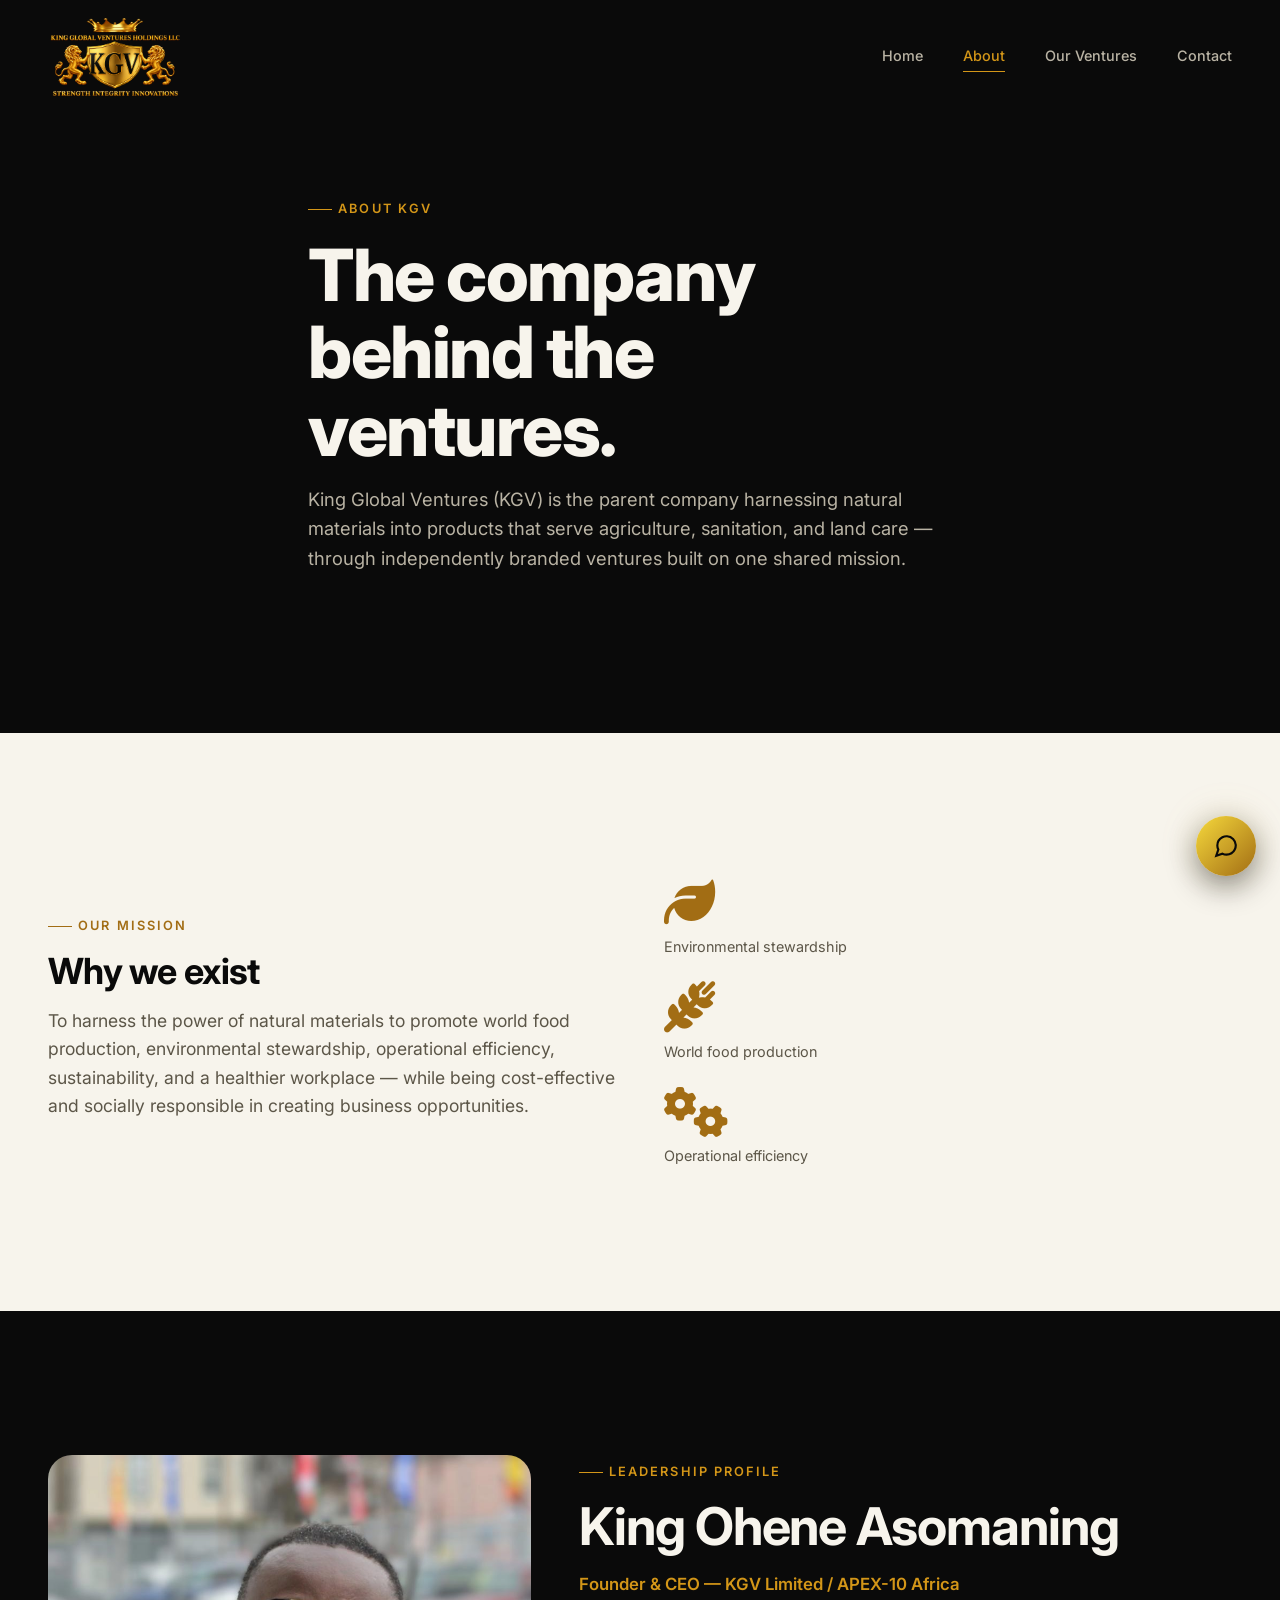
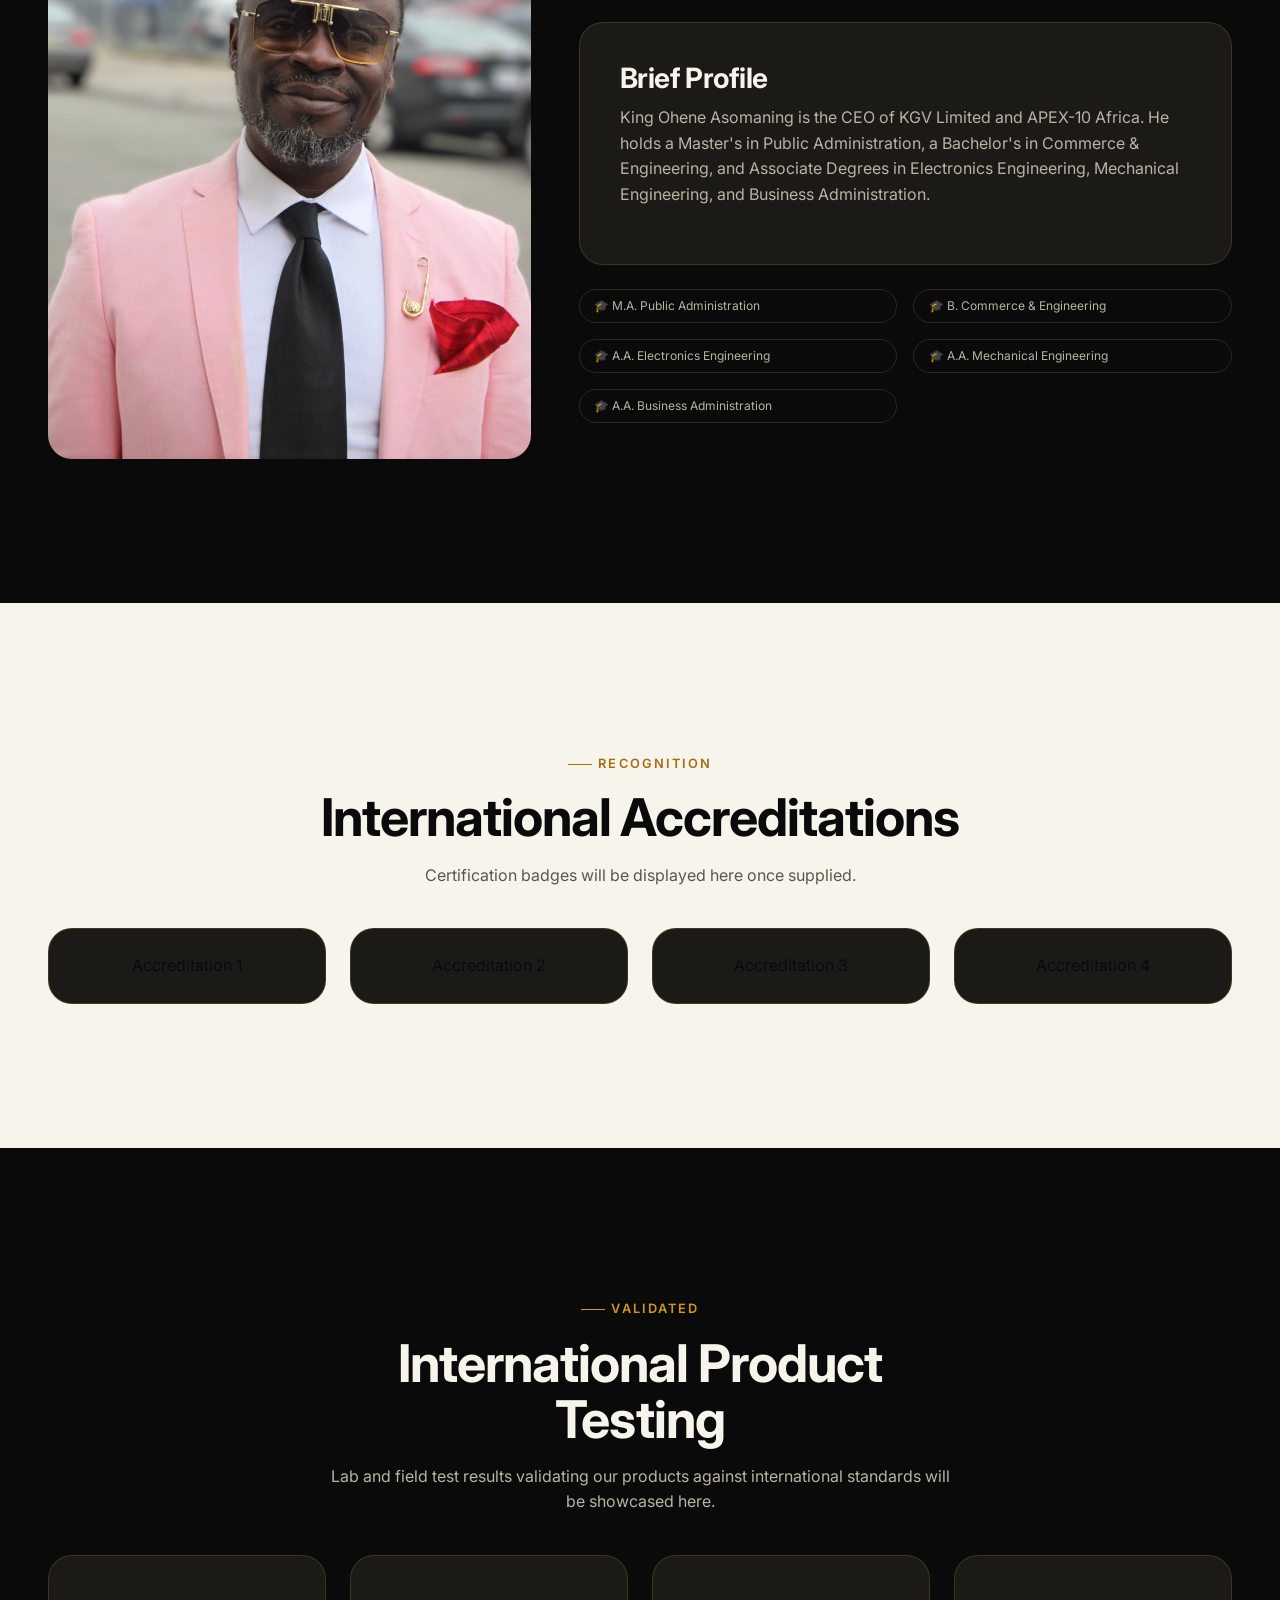
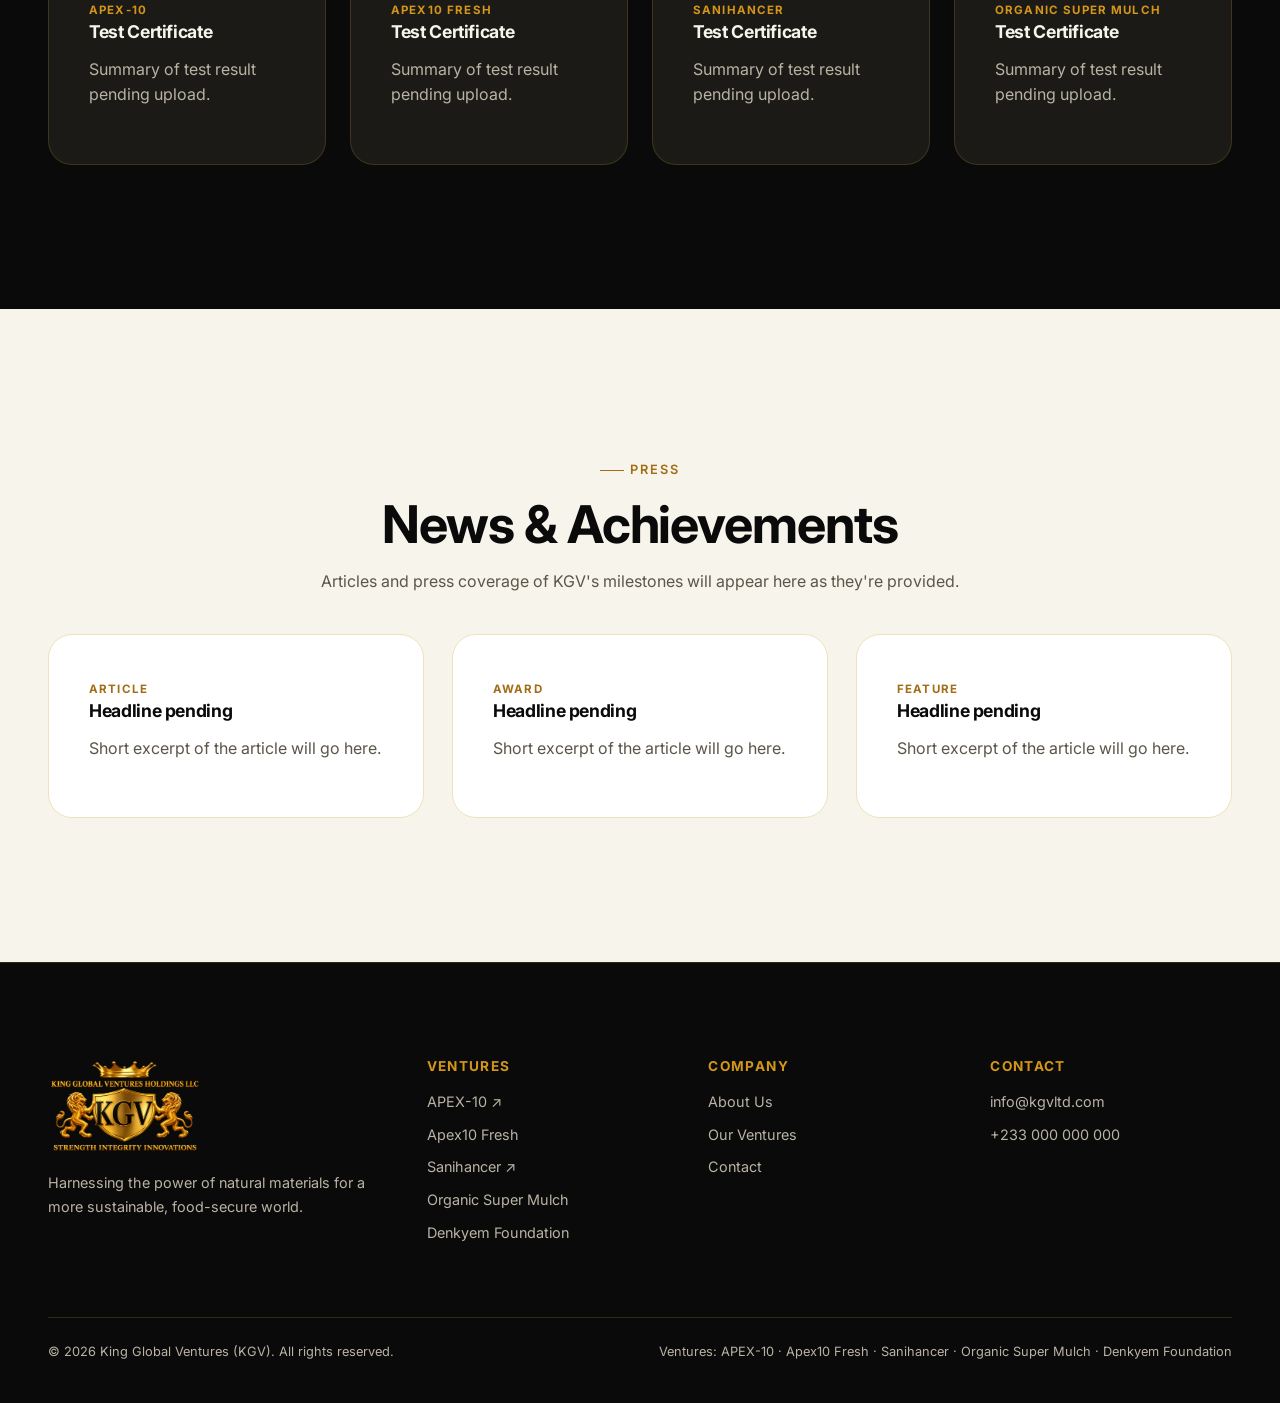
==== about.html @ 8c97d80d "Initial commit: KGV website (Home, About, Ventures, Contact) Static HTML/CSS/JS site for King Global" ====
<!DOCTYPE html>
<html lang="en">
<head>
<meta charset="UTF-8">
<meta name="viewport" content="width=device-width, initial-scale=1.0">
<title>About — KGV | King Global Ventures</title>
<meta name="description" content="Learn about King Global Ventures, its mission, leadership, and international accreditations.">

<link rel="preconnect" href="https://fonts.googleapis.com">
<link rel="preconnect" href="https://fonts.gstatic.com" crossorigin>
<link href="https://fonts.googleapis.com/css2?family=Inter:wght@400;500;600;700;800&display=swap" rel="stylesheet">

<link rel="stylesheet" href="css/variables.css">
<link rel="stylesheet" href="css/base.css">
<link rel="stylesheet" href="css/components.css">
<link rel="stylesheet" href="css/animations.css">
<link rel="stylesheet" href="https://cdnjs.cloudflare.com/ajax/libs/font-awesome/6.5.2/css/all.min.css">
</head>
<body data-page="about">

<!-- ===================== NAVBAR ===================== -->
<header class="navbar is-scrolled">
  <div class="container navbar__inner">
    <a href="index.html" class="navbar__logo">
      <img src="images/logo/kgv-logo-full.png" alt="KGV — King Global Ventures Holdings LLC" class="navbar__logo-img">
    </a>
    <nav class="navbar__links">
      <a href="index.html" data-page="home">Home</a>
      <a href="about.html" data-page="about">About</a>
      <a href="services.html" data-page="services">Our Ventures</a>
      <a href="contact.html" data-page="contact">Contact</a>
    </nav>
    <button class="navbar__toggle" aria-label="Toggle menu" aria-expanded="false">
      <svg width="24" height="24" viewBox="0 0 24 24" fill="none" stroke="currentColor" stroke-width="2"><line x1="3" y1="6" x2="21" y2="6"/><line x1="3" y1="12" x2="21" y2="12"/><line x1="3" y1="18" x2="21" y2="18"/></svg>
    </button>
  </div>
</header>

<!-- ===================== PAGE HEADER ===================== -->
<section class="section" style="padding-top:calc(var(--space-3xl) + 3rem);">
  <div class="container reveal" style="max-width:760px;">
    <p class="eyebrow">About KGV</p>
    <h1 style="font-size:clamp(2.5rem,6vw,4.5rem);">The company behind the ventures.</h1>
    <p style="font-size:1.15rem;">King Global Ventures (KGV) is the parent company harnessing natural materials into products that serve agriculture, sanitation, and land care — through independently branded ventures built on one shared mission.</p>
  </div>
</section>

<!-- ===================== MISSION ===================== -->
<section class="section section-light">
  <div class="container split-grid" style="--split-ratio:1fr 1fr; --split-gap:3rem;">
    <div class="reveal">
      <p class="eyebrow">Our Mission</p>
      <h2 style="font-size:2.25rem;">Why we exist</h2>
      <p style="font-size:1.1rem;">To harness the power of natural materials to promote world food production, environmental stewardship, operational efficiency, sustainability, and a healthier workplace — while being cost-effective and socially responsible in creating business opportunities.</p>
    </div>
    <div class="reveal" style="display:grid; gap:1.5rem;">
      <div class="stat"><div class="stat__num" style="color:var(--color-gold-deep);"><i class="fa-solid fa-leaf"></i></div><div class="stat__label" style="color:#5c5648;">Environmental stewardship</div></div>
      <div class="stat"><div class="stat__num" style="color:var(--color-gold-deep);"><i class="fa-solid fa-wheat-awn"></i></div><div class="stat__label" style="color:#5c5648;">World food production</div></div>
      <div class="stat"><div class="stat__num" style="color:var(--color-gold-deep);"><i class="fa-solid fa-gears"></i></div><div class="stat__label" style="color:#5c5648;">Operational efficiency</div></div>
    </div>
  </div>
</section>

<!-- ===================== LEADERSHIP ===================== -->
<section class="section" id="leadership">
  <div class="container split-grid" style="--split-ratio:0.85fr 1.15fr; --split-gap:3rem; --split-align:start;">
    <div class="reveal" style="position:sticky; top:110px;">
      <div style="aspect-ratio:4/5; border-radius:var(--radius-lg); overflow:hidden;">
        <img src="images/team/king-ohene-asomaning.jpeg" alt="King Ohene Asomaning, Founder &amp; CEO of KGV" style="width:100%; height:100%; object-fit:cover; object-position:top;">
      </div>
    </div>
    <div class="reveal">
      <p class="eyebrow">Leadership Profile</p>
      <h2>King Ohene Asomaning</h2>
      <p style="color:var(--accent); font-weight:600; font-size:1.05rem;">Founder &amp; CEO — KGV Limited / APEX-10 Africa</p>

      <div class="card" style="margin-top:1.5rem;">
        <h3 style="margin-bottom:0.75rem;">Brief Profile</h3>
        <p>King Ohene Asomaning is the CEO of KGV Limited and APEX-10 Africa. He holds a Master's in Public Administration, a Bachelor's in Commerce &amp; Engineering, and Associate Degrees in Electronics Engineering, Mechanical Engineering, and Business Administration.</p>
      </div>

      <div style="display:grid; grid-template-columns:repeat(auto-fit,minmax(220px,1fr)); gap:1rem; margin-top:1.5rem;">
        <div class="badge">🎓 M.A. Public Administration</div>
        <div class="badge">🎓 B. Commerce &amp; Engineering</div>
        <div class="badge">🎓 A.A. Electronics Engineering</div>
        <div class="badge">🎓 A.A. Mechanical Engineering</div>
        <div class="badge">🎓 A.A. Business Administration</div>
      </div>
    </div>
  </div>
</section>

<!-- ===================== ACCREDITATIONS ===================== -->
<section class="section section-light" id="accreditations">
  <div class="container">
    <div class="reveal text-center" style="max-width:640px; margin-inline:auto;">
      <p class="eyebrow" style="justify-content:center;">Recognition</p>
      <h2>International Accreditations</h2>
      <p>Certification badges will be displayed here once supplied.</p>
    </div>
    <div class="reveal-stagger" style="display:grid; grid-template-columns:repeat(auto-fit,minmax(160px,1fr)); gap:1.5rem; margin-top:2.5rem;">
      <div class="card reveal text-center" style="padding:1.5rem;">Accreditation 1</div>
      <div class="card reveal text-center" style="padding:1.5rem;">Accreditation 2</div>
      <div class="card reveal text-center" style="padding:1.5rem;">Accreditation 3</div>
      <div class="card reveal text-center" style="padding:1.5rem;">Accreditation 4</div>
    </div>
  </div>
</section>

<!-- ===================== TEST RESULTS ===================== -->
<section class="section" id="testing">
  <div class="container">
    <div class="reveal text-center" style="max-width:640px; margin-inline:auto;">
      <p class="eyebrow" style="justify-content:center;">Validated</p>
      <h2>International Product Testing</h2>
      <p>Lab and field test results validating our products against international standards will be showcased here.</p>
    </div>
    <div class="reveal-stagger" style="display:grid; grid-template-columns:repeat(auto-fit,minmax(220px,1fr)); gap:1.5rem; margin-top:2.5rem;">
      <div class="card reveal">
        <span class="card-product__tag">APEX-10</span>
        <h3 style="font-size:1.1rem;">Test Certificate</h3>
        <p>Summary of test result pending upload.</p>
      </div>
      <div class="card reveal">
        <span class="card-product__tag">Apex10 Fresh</span>
        <h3 style="font-size:1.1rem;">Test Certificate</h3>
        <p>Summary of test result pending upload.</p>
      </div>
      <div class="card reveal">
        <span class="card-product__tag">Sanihancer</span>
        <h3 style="font-size:1.1rem;">Test Certificate</h3>
        <p>Summary of test result pending upload.</p>
      </div>
      <div class="card reveal">
        <span class="card-product__tag">Organic Super Mulch</span>
        <h3 style="font-size:1.1rem;">Test Certificate</h3>
        <p>Summary of test result pending upload.</p>
      </div>
    </div>
  </div>
</section>

<!-- ===================== NEWS & ACHIEVEMENTS ===================== -->
<section class="section section-light" id="news">
  <div class="container">
    <div class="reveal text-center" style="max-width:640px; margin-inline:auto;">
      <p class="eyebrow" style="justify-content:center;">Press</p>
      <h2>News &amp; Achievements</h2>
      <p>Articles and press coverage of KGV's milestones will appear here as they're provided.</p>
    </div>
    <div class="reveal-stagger" style="display:grid; grid-template-columns:repeat(auto-fit,minmax(260px,1fr)); gap:1.75rem; margin-top:2.5rem;">
      <div class="card reveal" style="background:var(--color-white); border-color:#eee2be;">
        <span class="card-product__tag">Article</span>
        <h3 style="font-size:1.1rem; color:var(--color-black);">Headline pending</h3>
        <p style="color:#5c5648;">Short excerpt of the article will go here.</p>
      </div>
      <div class="card reveal" style="background:var(--color-white); border-color:#eee2be;">
        <span class="card-product__tag">Award</span>
        <h3 style="font-size:1.1rem; color:var(--color-black);">Headline pending</h3>
        <p style="color:#5c5648;">Short excerpt of the article will go here.</p>
      </div>
      <div class="card reveal" style="background:var(--color-white); border-color:#eee2be;">
        <span class="card-product__tag">Feature</span>
        <h3 style="font-size:1.1rem; color:var(--color-black);">Headline pending</h3>
        <p style="color:#5c5648;">Short excerpt of the article will go here.</p>
      </div>
    </div>
  </div>
</section>

<!-- ===================== FOOTER ===================== -->
<footer class="footer">
  <div class="container">
    <div class="footer__grid">
      <div class="footer__col">
        <img src="images/logo/kgv-logo-full.png" alt="KGV — King Global Ventures Holdings LLC" class="footer__logo-img">
        <p>Harnessing the power of natural materials for a more sustainable, food-secure world.</p>
      </div>
      <div class="footer__col">
        <h4>Ventures</h4>
        <a href="https://apex10africa.com/" target="_blank" rel="noopener">APEX-10 ↗</a>
        <a href="services.html">Apex10 Fresh</a>
        <a href="https://sanihancer.net/" target="_blank" rel="noopener">Sanihancer ↗</a>
        <a href="services.html">Organic Super Mulch</a>
        <a href="services.html">Denkyem Foundation</a>
      </div>
      <div class="footer__col">
        <h4>Company</h4>
        <a href="about.html">About Us</a>
        <a href="services.html">Our Ventures</a>
        <a href="contact.html">Contact</a>
      </div>
      <div class="footer__col">
        <h4>Contact</h4>
        <p>info@kgvltd.com</p>
        <p>+233 000 000 000</p>
      </div>
    </div>
    <div class="footer__bottom">
      <span>&copy; <span data-year></span> King Global Ventures (KGV). All rights reserved.</span>
      <span>Ventures: APEX-10 · Apex10 Fresh · Sanihancer · Organic Super Mulch · Denkyem Foundation</span>
    </div>
  </div>
</footer>

<button class="chatbot-launcher" id="chatbotLauncher" aria-label="Open chat" aria-expanded="false">
  <svg viewBox="0 0 24 24" fill="none" stroke="currentColor" stroke-width="2"><path d="M21 11.5a8.38 8.38 0 0 1-.9 3.8 8.5 8.5 0 0 1-7.6 4.7 8.38 8.38 0 0 1-3.8-.9L3 21l1.9-5.7a8.38 8.38 0 0 1-.9-3.8 8.5 8.5 0 0 1 4.7-7.6 8.38 8.38 0 0 1 3.8-.9h.5a8.48 8.48 0 0 1 8 8v.5z"/></svg>
</button>
<div class="chatbot-window" id="chatbotWindow">
  <div class="chatbot-window__header">
    <strong>KGV Assistant</strong>
    <button class="chatbot-window__close" id="chatbotClose" aria-label="Close chat">✕</button>
  </div>
  <div class="chatbot-window__body" id="chatbotBody"></div>
  <div class="chatbot-window__footer">Guided contact routing — no AI, no data leaves this page.</div>
</div>

<script src="js/main.js"></script>
<script src="js/chatbot.js"></script>
</body>
</html>
---- css/variables.css ----
/* ==========================================================================
   KGV — Design Tokens
   Gold & Black executive palette
   ========================================================================== */

:root {
  /* Core palette */
  --color-black:        #0a0a0a;
  --color-black-soft:   #141210;
  --color-black-elev:   #1c1a16;
  --color-charcoal:     #2a2620;

  /* Sampled directly from the KGV crest artwork for an exact match */
  --color-gold:         #d39618;
  --color-gold-bright:  #f6d93c;
  --color-gold-deep:    #a26d14;
  --color-gold-tint:    #f2d98a;

  --color-white:        #ffffff;
  --color-offwhite:     #f7f4ec;
  --color-ink-muted:    #b9b3a4; /* muted body text on dark */
  --color-line:         rgba(212, 175, 55, 0.18); /* hairline dividers on dark */

  /* Semantic */
  --bg-primary:         var(--color-black);
  --bg-secondary:       var(--color-black-soft);
  --bg-elevated:        var(--color-black-elev);
  --bg-light:           var(--color-offwhite);

  --text-primary:       var(--color-offwhite);
  --text-secondary:     var(--color-ink-muted);
  --text-onlight:       var(--color-black);
  --text-accent:        var(--color-gold);

  --accent:             var(--color-gold);
  --accent-strong:      var(--color-gold-bright);

  /* Typography */
  --font-display: 'Inter', -apple-system, BlinkMacSystemFont, 'Segoe UI', sans-serif;
  --font-body: 'Inter', -apple-system, BlinkMacSystemFont, 'Segoe UI', sans-serif;

  /* Spacing scale */
  --space-xs:  0.5rem;
  --space-sm:  1rem;
  --space-md:  1.5rem;
  --space-lg:  2.5rem;
  --space-xl:  4rem;
  --space-2xl: 6rem;
  --space-3xl: 9rem;

  /* Layout */
  --container-max: 1280px;
  --container-pad: clamp(1.25rem, 4vw, 3rem);
  --radius-sm: 6px;
  --radius-md: 12px;
  --radius-lg: 24px;
  --radius-pill: 999px;

  /* Motion */
  --ease-standard: cubic-bezier(0.22, 1, 0.36, 1);
  --dur-fast: 0.2s;
  --dur-base: 0.4s;
  --dur-slow: 0.8s;

  /* Elevation */
  --shadow-gold-glow: 0 0 40px rgba(212, 175, 55, 0.15);
  --shadow-card: 0 20px 50px rgba(0, 0, 0, 0.35);
}
---- css/base.css ----
/* ==========================================================================
   KGV — Base / Reset / Typography
   ========================================================================== */

*, *::before, *::after { box-sizing: border-box; }

html {
  scroll-behavior: smooth;
}

body {
  margin: 0;
  background: var(--bg-primary);
  color: var(--text-primary);
  font-family: var(--font-body);
  font-size: 16px;
  line-height: 1.6;
  -webkit-font-smoothing: antialiased;
  overflow-x: hidden;
}

img, video { max-width: 100%; display: block; }

a { color: inherit; text-decoration: none; }

ul { list-style: none; margin: 0; padding: 0; }

h1, h2, h3, h4 {
  font-family: var(--font-display);
  font-weight: 700;
  line-height: 1.08;
  margin: 0 0 var(--space-sm);
  letter-spacing: -0.02em;
}

h1 { font-size: clamp(3rem, 9vw, 8rem); font-weight: 800; }
h2 { font-size: clamp(2rem, 4.5vw, 3.25rem); }
h3 { font-size: clamp(1.25rem, 2.2vw, 1.75rem); }

p { margin: 0 0 var(--space-sm); color: var(--text-secondary); }

.eyebrow {
  display: inline-flex;
  align-items: center;
  gap: 0.5em;
  font-size: 0.8rem;
  font-weight: 600;
  letter-spacing: 0.16em;
  text-transform: uppercase;
  color: var(--accent);
  margin-bottom: var(--space-sm);
}

.eyebrow::before {
  content: '';
  width: 24px;
  height: 1px;
  background: var(--accent);
}

.container {
  width: 100%;
  max-width: var(--container-max);
  margin-inline: auto;
  padding-inline: var(--container-pad);
}

.section {
  padding-block: var(--space-3xl);
  position: relative;
}

.section-light {
  background: var(--bg-light);
  color: var(--text-onlight);
  --accent: var(--color-gold-deep); /* richer gold reads better on the light background */
}
.section-light p:not(.eyebrow) { color: #5c5648; }
.section-light h2, .section-light h3 { color: var(--color-black); }

.text-center { text-align: center; }

.visually-hidden {
  position: absolute; width: 1px; height: 1px;
  overflow: hidden; clip: rect(0 0 0 0); white-space: nowrap;
}

::selection { background: var(--accent); color: var(--color-black); }

/* Scrollbar (webkit) */
::-webkit-scrollbar { width: 10px; }
::-webkit-scrollbar-track { background: var(--bg-primary); }
::-webkit-scrollbar-thumb { background: var(--color-gold-deep); border-radius: 10px; }

/* ==========================================================================
   Responsive system
   ========================================================================== */

/* Two-column layout used across About/Services/Contact/Home split sections.
   The column ratio is passed per-instance via --split-ratio (inline style),
   so this one class controls the actual grid-template-columns property —
   which means the mobile media query below can reliably override it.
   (An inline `style="grid-template-columns:..."` on the element itself
   would always win over any external stylesheet rule, watch/media query
   included, so the ratio has to travel as a custom property instead.) */
.split-grid {
  display: grid;
  grid-template-columns: var(--split-ratio, 1fr 1fr);
  gap: var(--split-gap, var(--space-lg));
  align-items: var(--split-align, center);
}

@media (max-width: 780px) {
  .split-grid {
    grid-template-columns: 1fr;
    gap: var(--space-md);
  }
  .split-grid > [style*="order:2"],
  .split-grid > [style*="order: 2"] {
    /* the inline order:2 is a normal-priority inline declaration, which
       beats a normal external rule regardless of selector specificity —
       !important is required here to actually win the override. */
    order: -1 !important;
  }
}

/* Safety net: any grid built with an inline minmax() (product/badge/stat
   grids) still has a per-column floor width that can overflow a very
   narrow viewport. Below phone width, collapse everything to one column
   so nothing has to scroll sideways — down to smartwatch-class screens. */
@media (max-width: 480px) {
  [style*="grid-template-columns"] {
    grid-template-columns: 1fr !important;
  }
  .container {
    padding-inline: 1rem;
  }
}

@media (max-width: 260px) {
  html { font-size: 14px; }
  .container { padding-inline: 0.75rem; }
  .btn { padding: 0.7rem 1.25rem; font-size: 0.8rem; }
}
---- css/components.css ----
/* ==========================================================================
   KGV — Components: Nav, Buttons, Cards, Footer, Chatbot
   ========================================================================== */

/* ---- Navbar ---- */
.navbar {
  position: fixed;
  top: 0; left: 0; right: 0;
  z-index: 100;
  padding: var(--space-sm) 0;
  background: transparent;
  transition: background var(--dur-base) var(--ease-standard),
              padding var(--dur-base) var(--ease-standard),
              border-color var(--dur-base) var(--ease-standard);
  border-bottom: 1px solid transparent;
}

.navbar.is-scrolled {
  background: rgba(10, 10, 10, 0.85);
  backdrop-filter: blur(12px);
  padding: 0.75rem 0;
  border-bottom: 1px solid var(--color-line);
}

.navbar__inner {
  display: flex;
  align-items: center;
  justify-content: space-between;
  gap: var(--space-md);
}

.navbar__logo {
  display: flex;
  align-items: center;
  gap: 0.6rem;
  font-family: var(--font-display);
  font-weight: 800;
  font-size: 1.15rem;
  letter-spacing: 0.04em;
  color: var(--text-primary);
}

.navbar__logo .mark {
  width: 34px; height: 34px;
  border-radius: 50%;
  background: linear-gradient(135deg, var(--color-gold-bright), var(--color-gold-deep));
  display: flex; align-items: center; justify-content: center;
  color: var(--color-black);
  font-weight: 800;
  font-size: 0.85rem;
}

.navbar__logo-img {
  height: 84px;
  width: auto;
  display: block;
}

.footer__logo-img {
  height: 96px;
  width: auto;
  display: block;
  margin-bottom: var(--space-sm);
}

.navbar__links {
  display: flex;
  align-items: center;
  gap: var(--space-lg);
}

.navbar__links a {
  font-size: 0.9rem;
  font-weight: 500;
  color: var(--text-secondary);
  position: relative;
  padding-bottom: 4px;
  transition: color var(--dur-fast) ease;
}
.navbar__links a:hover { color: var(--text-primary); }
.navbar__links a.is-active { color: var(--accent); }
.navbar__links a::after {
  content: '';
  position: absolute; left: 0; bottom: 0;
  width: 0; height: 1px;
  background: var(--accent);
  transition: width var(--dur-base) var(--ease-standard);
}
.navbar__links a:hover::after,
.navbar__links a.is-active::after { width: 100%; }

.navbar__toggle {
  display: none;
  background: none; border: none; color: var(--text-primary);
  cursor: pointer; padding: 0.5rem;
}

@media (max-width: 860px) {
  .navbar__links {
    position: fixed;
    inset: 0 0 0 auto;
    height: 100vh;
    width: min(78vw, 340px);
    background: var(--bg-secondary);
    flex-direction: column;
    justify-content: center;
    align-items: flex-start;
    gap: var(--space-lg);
    padding: var(--space-xl) var(--space-lg);
    transform: translateX(100%);
    transition: transform var(--dur-base) var(--ease-standard);
    border-left: 1px solid var(--color-line);
  }
  .navbar__links.is-open { transform: translateX(0); }
  .navbar__links a { font-size: 1.15rem; }
  .navbar__toggle { display: inline-flex; }
  .navbar__logo-img { height: 56px; }
}

@media (max-width: 480px) {
  .navbar__logo-img { height: 42px; }
  .navbar__inner { gap: 0.5rem; }
}

@media (max-width: 260px) {
  .navbar__logo-img { height: 32px; }
}

/* ---- Buttons ---- */
.btn {
  display: inline-flex;
  align-items: center;
  gap: 0.6rem;
  padding: 0.85rem 1.75rem;
  border-radius: var(--radius-pill);
  font-size: 0.9rem;
  font-weight: 600;
  cursor: pointer;
  border: 1px solid transparent;
  transition: transform var(--dur-fast) ease, box-shadow var(--dur-base) ease, background var(--dur-base) ease;
  white-space: nowrap;
}
.btn:hover { transform: translateY(-2px); }

.btn-gold {
  background: linear-gradient(135deg, var(--color-gold-bright), var(--color-gold-deep));
  color: var(--color-black);
  box-shadow: var(--shadow-gold-glow);
}
.btn-gold:hover { box-shadow: 0 0 55px rgba(212, 175, 55, 0.32); }

.btn-outline {
  background: transparent;
  color: var(--text-primary);
  border-color: var(--color-line);
}
.btn-outline:hover { border-color: var(--accent); color: var(--accent); }

.btn-dark {
  background: var(--color-black);
  color: var(--color-offwhite);
  border-color: rgba(0,0,0,0.1);
}

.btn-icon {
  width: 20px; height: 20px;
  border-radius: 50%;
  background: rgba(0,0,0,0.15);
  display: inline-flex; align-items: center; justify-content: center;
  font-size: 0.7rem;
}

/* ---- Cards ---- */
.card {
  background: var(--bg-elevated);
  border: 1px solid var(--color-line);
  border-radius: var(--radius-lg);
  padding: var(--space-lg);
  transition: transform var(--dur-base) var(--ease-standard), border-color var(--dur-base) ease;
}
.card:hover { transform: translateY(-6px); border-color: var(--color-gold-deep); }

.card-product {
  overflow: hidden;
  padding: 0;
  display: flex;
  flex-direction: column;
}
.card-product__media {
  position: relative;
  aspect-ratio: 4 / 3;
  background: linear-gradient(135deg, var(--color-charcoal), var(--color-black-soft));
  display: flex; align-items: center; justify-content: center;
  color: var(--color-gold-deep);
  font-size: 0.85rem;
  letter-spacing: 0.08em;
  text-transform: uppercase;
  overflow: hidden;
}

/* Shared "cover" treatment (same recipe as the hero photo: cover-fit,
   gentle darken/saturate, bottom gradient vignette, slow hover zoom) so
   every product image reads as one consistent system. */
.card-product__media img,
.venture-media img {
  width: 100%;
  height: 100%;
  object-fit: cover;
  display: block;
  /* Exact same recipe as the hero photo (.hero__media img / ::after) so
     every image on the site reads as one consistent system. */
  filter: brightness(0.65) saturate(1.05);
  transition: transform var(--dur-slow) var(--ease-standard), filter var(--dur-base) ease;
}
.card-product__media::after,
.venture-media::after {
  content: '';
  position: absolute; inset: 0;
  background: linear-gradient(180deg, rgba(10,10,10,0.65) 0%, rgba(10,10,10,0.35) 40%, rgba(10,10,10,0.8) 100%);
  pointer-events: none;
  transition: opacity var(--dur-base) ease;
}
/* On hover, the cover treatment fades away entirely — zoom in and reveal
   the original, unfiltered product photo underneath. */
.card:hover .card-product__media img,
.venture-media:hover img {
  transform: scale(1.06);
  filter: brightness(1) saturate(1);
}
.card:hover .card-product__media::after,
.venture-media:hover::after {
  opacity: 0;
}

.venture-media {
  position: relative;
  aspect-ratio: 4 / 3;
  border-radius: var(--radius-lg);
  overflow: hidden;
}
.card-product__body { padding: var(--space-md); flex: 1; display: flex; flex-direction: column; }
.card-product__tag {
  font-size: 0.72rem; letter-spacing: 0.1em; text-transform: uppercase;
  color: var(--accent); font-weight: 700; margin-bottom: 0.5rem;
}

.stat {
  text-align: left;
}
.stat__num {
  font-family: var(--font-display);
  font-size: clamp(2.25rem, 4vw, 3.5rem);
  font-weight: 800;
  color: var(--accent);
  line-height: 1;
}
.stat__label {
  color: var(--text-secondary);
  font-size: 0.9rem;
  margin-top: 0.4rem;
}

/* ---- Badge / pill ---- */
.badge {
  display: inline-flex; align-items: center; gap: 0.4rem;
  padding: 0.4rem 0.9rem;
  border-radius: var(--radius-pill);
  border: 1px solid var(--color-line);
  font-size: 0.75rem;
  color: var(--text-secondary);
}

/* ---- Footer ---- */
.footer {
  background: var(--color-black);
  border-top: 1px solid var(--color-line);
  padding-block: var(--space-2xl) var(--space-lg);
}
.footer__grid {
  display: grid;
  grid-template-columns: 1.4fr 1fr 1fr 1fr;
  gap: var(--space-lg);
}
.footer__col h4 {
  font-size: 0.85rem;
  text-transform: uppercase;
  letter-spacing: 0.1em;
  color: var(--accent);
  margin-bottom: var(--space-sm);
}
.footer__col a, .footer__col p {
  display: block;
  color: var(--text-secondary);
  font-size: 0.9rem;
  margin-bottom: 0.6rem;
}
.footer__col a:hover { color: var(--accent); }
.footer__bottom {
  margin-top: var(--space-xl);
  padding-top: var(--space-md);
  border-top: 1px solid var(--color-line);
  display: flex; justify-content: space-between; align-items: center;
  flex-wrap: wrap; gap: 1rem;
  font-size: 0.8rem;
  color: var(--text-secondary);
}

@media (max-width: 720px) {
  .footer__grid { grid-template-columns: 1fr 1fr; }
}

@media (max-width: 480px) {
  .footer__grid { grid-template-columns: 1fr; gap: var(--space-md); }
  .footer__bottom { flex-direction: column; align-items: flex-start; text-align: left; }
}

/* ---- Chatbot widget (no external API — static contact-routing bot) ---- */
.chatbot-launcher {
  position: fixed;
  bottom: 24px; right: 24px;
  z-index: 200;
  width: 60px; height: 60px;
  border-radius: 50%;
  background: linear-gradient(135deg, var(--color-gold-bright), var(--color-gold-deep));
  border: none;
  box-shadow: 0 10px 30px rgba(0,0,0,0.45), var(--shadow-gold-glow);
  cursor: pointer;
  display: flex; align-items: center; justify-content: center;
  color: var(--color-black);
  transition: transform var(--dur-fast) ease;
}
.chatbot-launcher:hover { transform: scale(1.06); }
.chatbot-launcher svg { width: 26px; height: 26px; }

.chatbot-window {
  position: fixed;
  bottom: 96px; right: 24px;
  z-index: 200;
  width: min(360px, calc(100vw - 32px));
  max-height: min(520px, calc(100vh - 140px));
  background: var(--bg-secondary);
  border: 1px solid var(--color-line);
  border-radius: var(--radius-md);
  box-shadow: var(--shadow-card);
  display: flex;
  flex-direction: column;
  overflow: hidden;
  opacity: 0;
  transform: translateY(16px) scale(0.98);
  pointer-events: none;
  transition: opacity var(--dur-base) var(--ease-standard), transform var(--dur-base) var(--ease-standard);
}
.chatbot-window.is-open {
  opacity: 1;
  transform: translateY(0) scale(1);
  pointer-events: auto;
}

.chatbot-window__header {
  padding: var(--space-sm) var(--space-md);
  background: var(--color-black);
  display: flex; align-items: center; justify-content: space-between;
  border-bottom: 1px solid var(--color-line);
}
.chatbot-window__header strong { color: var(--accent); font-size: 0.95rem; }
.chatbot-window__close {
  background: none; border: none; color: var(--text-secondary); cursor: pointer; font-size: 1.1rem;
}

.chatbot-window__body {
  padding: var(--space-md);
  overflow-y: auto;
  flex: 1;
  display: flex;
  flex-direction: column;
  gap: 0.6rem;
}

.chat-msg {
  max-width: 88%;
  padding: 0.65rem 0.9rem;
  border-radius: 14px;
  font-size: 0.85rem;
  line-height: 1.5;
}
.chat-msg.bot {
  background: var(--bg-elevated);
  border: 1px solid var(--color-line);
  align-self: flex-start;
  border-bottom-left-radius: 4px;
}
.chat-msg.user {
  background: var(--color-gold);
  color: var(--color-black);
  align-self: flex-end;
  border-bottom-right-radius: 4px;
  font-weight: 500;
}

.chatbot-window__options {
  display: flex;
  flex-direction: column;
  gap: 0.5rem;
  margin-top: 0.25rem;
}
.chat-option {
  text-align: left;
  background: transparent;
  border: 1px solid var(--color-line);
  color: var(--text-primary);
  padding: 0.6rem 0.85rem;
  border-radius: var(--radius-sm);
  font-size: 0.82rem;
  cursor: pointer;
  transition: border-color var(--dur-fast) ease, color var(--dur-fast) ease;
}
.chat-option:hover { border-color: var(--accent); color: var(--accent); }

.chatbot-window__footer {
  padding: 0.75rem var(--space-md);
  border-top: 1px solid var(--color-line);
  font-size: 0.72rem;
  color: var(--text-secondary);
  text-align: center;
}
---- css/animations.css ----
/* ==========================================================================
   KGV — Hero pin + scroll-mask reveal, and scroll-reveal utilities
   (structure follows the Vita Travel reference: pinned hero, blurred
   gradient mask sliding down from the top on scroll)
   ========================================================================== */

.hero-pin-wrap {
  position: relative;
  height: 100vh;
}

.hero {
  position: sticky;
  top: 0;
  height: 100vh;
  width: 100%;
  overflow: hidden;
  display: flex;
  align-items: center;
  justify-content: center;
  text-align: center;
}

.hero__media {
  position: absolute;
  inset: 0;
  z-index: 0;
}
.hero__media img,
.hero__media video {
  width: 100%; height: 100%;
  object-fit: cover;
  filter: brightness(0.65) saturate(1.05);
}
.hero__media::after {
  content: '';
  position: absolute; inset: 0;
  background: linear-gradient(180deg, rgba(10,10,10,0.65) 0%, rgba(10,10,10,0.35) 40%, rgba(10,10,10,0.8) 100%);
}

.hero__content {
  position: relative;
  z-index: 2;
  width: 100%;
  max-width: 900px;
  padding-inline: var(--space-md);
}

.hero__title {
  font-size: clamp(3.5rem, 12vw, 10rem);
  font-weight: 800;
  color: var(--color-offwhite);
  text-shadow: 0 10px 40px rgba(0,0,0,0.5);
  margin-bottom: var(--space-sm);
  line-height: 0.95;
}

/* Full company name is much longer than a single word like "Travel" —
   scale it down so it reads as a bold headline instead of overflowing. */
.hero__title--long {
  font-size: clamp(2rem, 6.5vw, 5rem);
  line-height: 1.08;
  margin-bottom: 2.75rem;
}
.hero__title .accent { color: var(--accent); }

/* Metallic gold gradient text, matching the crest logo's gold lettering */
.gold-text {
  background: linear-gradient(115deg,
    var(--color-gold-deep) 0%,
    var(--color-gold-bright) 30%,
    var(--color-gold) 55%,
    var(--color-gold-bright) 75%,
    var(--color-gold-deep) 100%);
  -webkit-background-clip: text;
  background-clip: text;
  -webkit-text-fill-color: transparent;
  color: transparent;
  text-shadow: none;
}

.hero__subtitle {
  font-size: clamp(0.8125rem, 1.6vw, 1.0625rem);
  line-height: 1.35;
  color: var(--color-offwhite);
  opacity: 0.9;
  max-width: 620px;
  margin-inline: auto;
  margin-bottom: var(--space-md);
}

.hero__subtitle .nowrap {
  white-space: nowrap;
}

/* On very narrow phones the phrase no longer fits on one line even at the
   smallest font size — let it wrap there rather than clipping off-screen. */
@media (max-width: 400px) {
  .hero__subtitle .nowrap {
    white-space: normal;
  }
}

.hero__actions {
  display: flex;
  gap: var(--space-sm);
  justify-content: center;
  flex-wrap: wrap;
}

/* The mask panel: pinned above the hero, slides down over it on scroll,
   with a blurred leading edge — mirrors the Vita "swallow from top" reveal */
.hero-mask {
  position: absolute;
  top: 0; left: 0; right: 0;
  height: 100%;
  background: var(--color-black);
  z-index: 3;
  transform: translateY(-100%);
  pointer-events: none;
}
.hero-mask::after {
  content: '';
  position: absolute;
  left: 0; right: 0; bottom: -60px;
  height: 60px;
  background: linear-gradient(180deg, var(--color-black) 0%, transparent 100%);
  filter: blur(14px);
}

/* Scroll-reveal utility (IntersectionObserver driven, see main.js) */
.reveal {
  opacity: 0;
  transform: translateY(32px);
  transition: opacity 0.9s var(--ease-standard), transform 0.9s var(--ease-standard);
}
.reveal.is-visible {
  opacity: 1;
  transform: translateY(0);
}
.reveal-stagger > * {
  transition-delay: calc(var(--i, 0) * 90ms);
}

@media (prefers-reduced-motion: reduce) {
  .reveal, .hero-mask { transition: none !important; transform: none !important; opacity: 1 !important; }
  html { scroll-behavior: auto; }
}
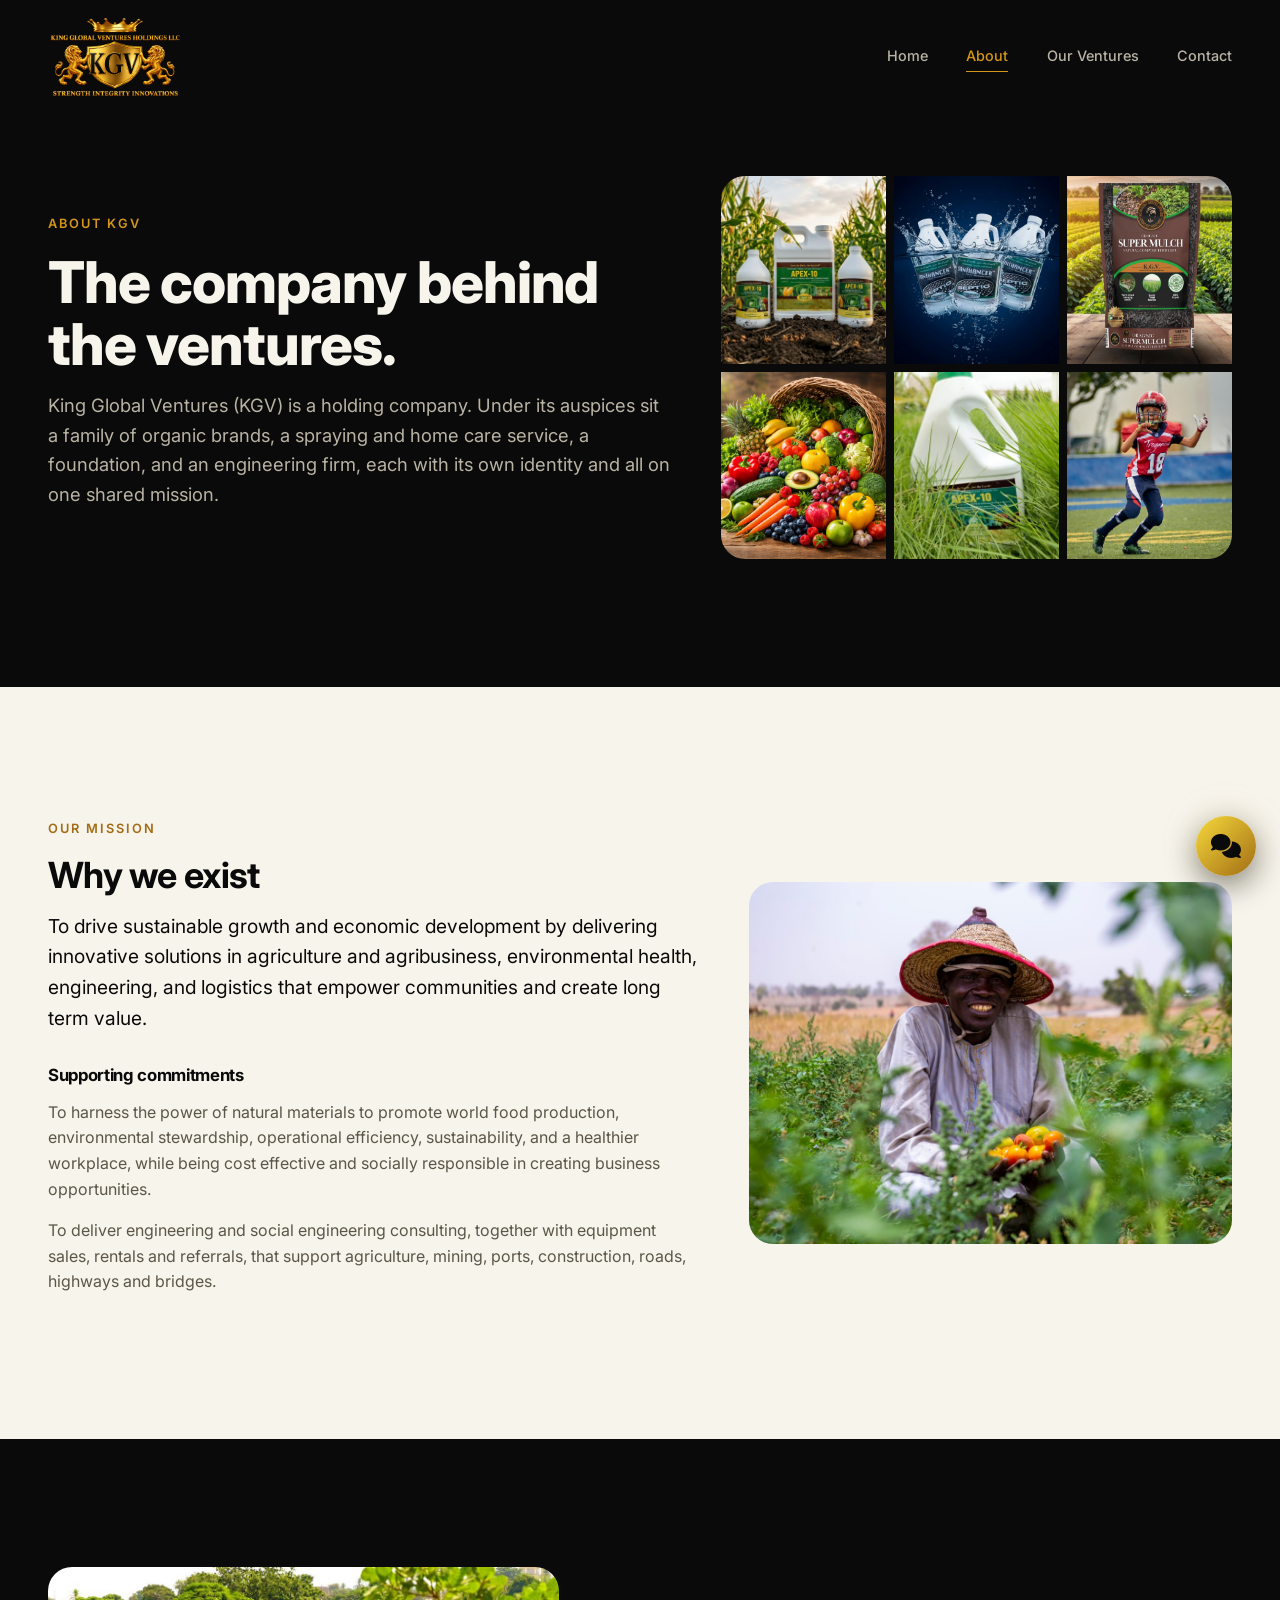
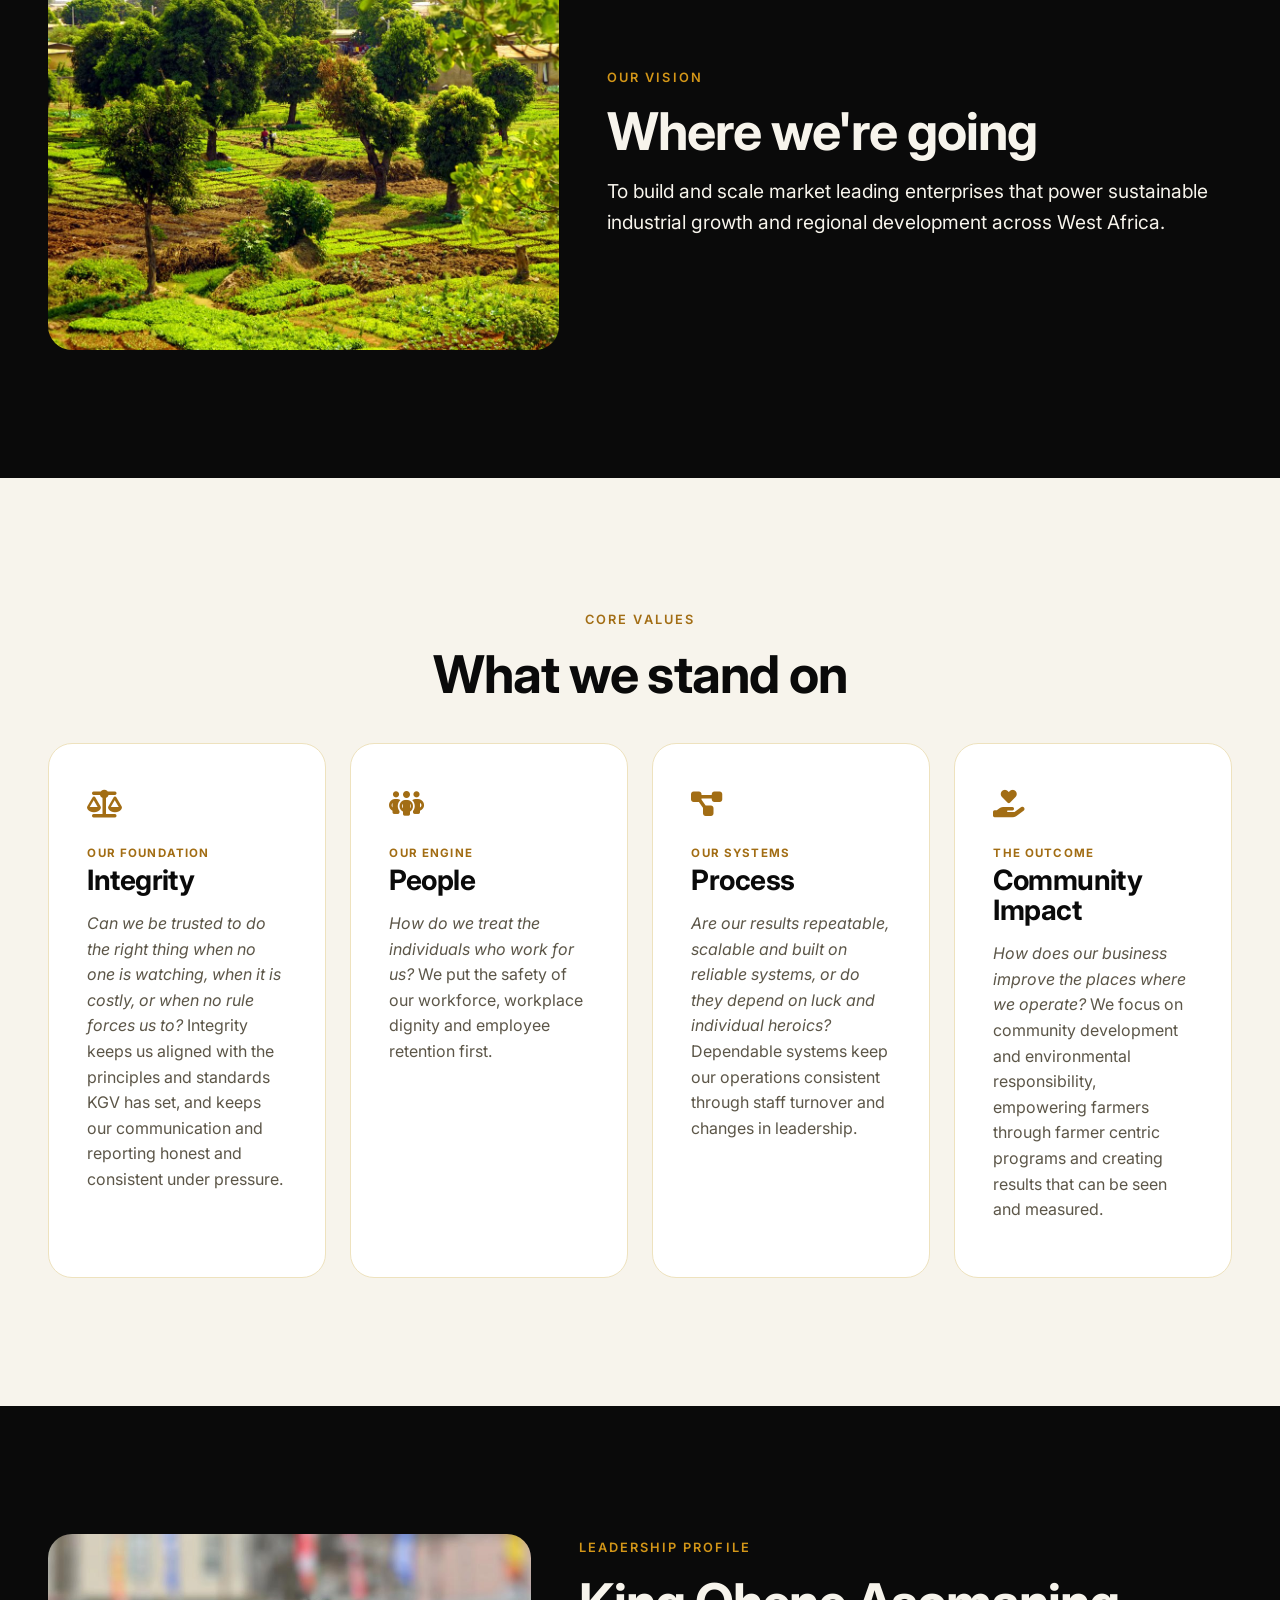
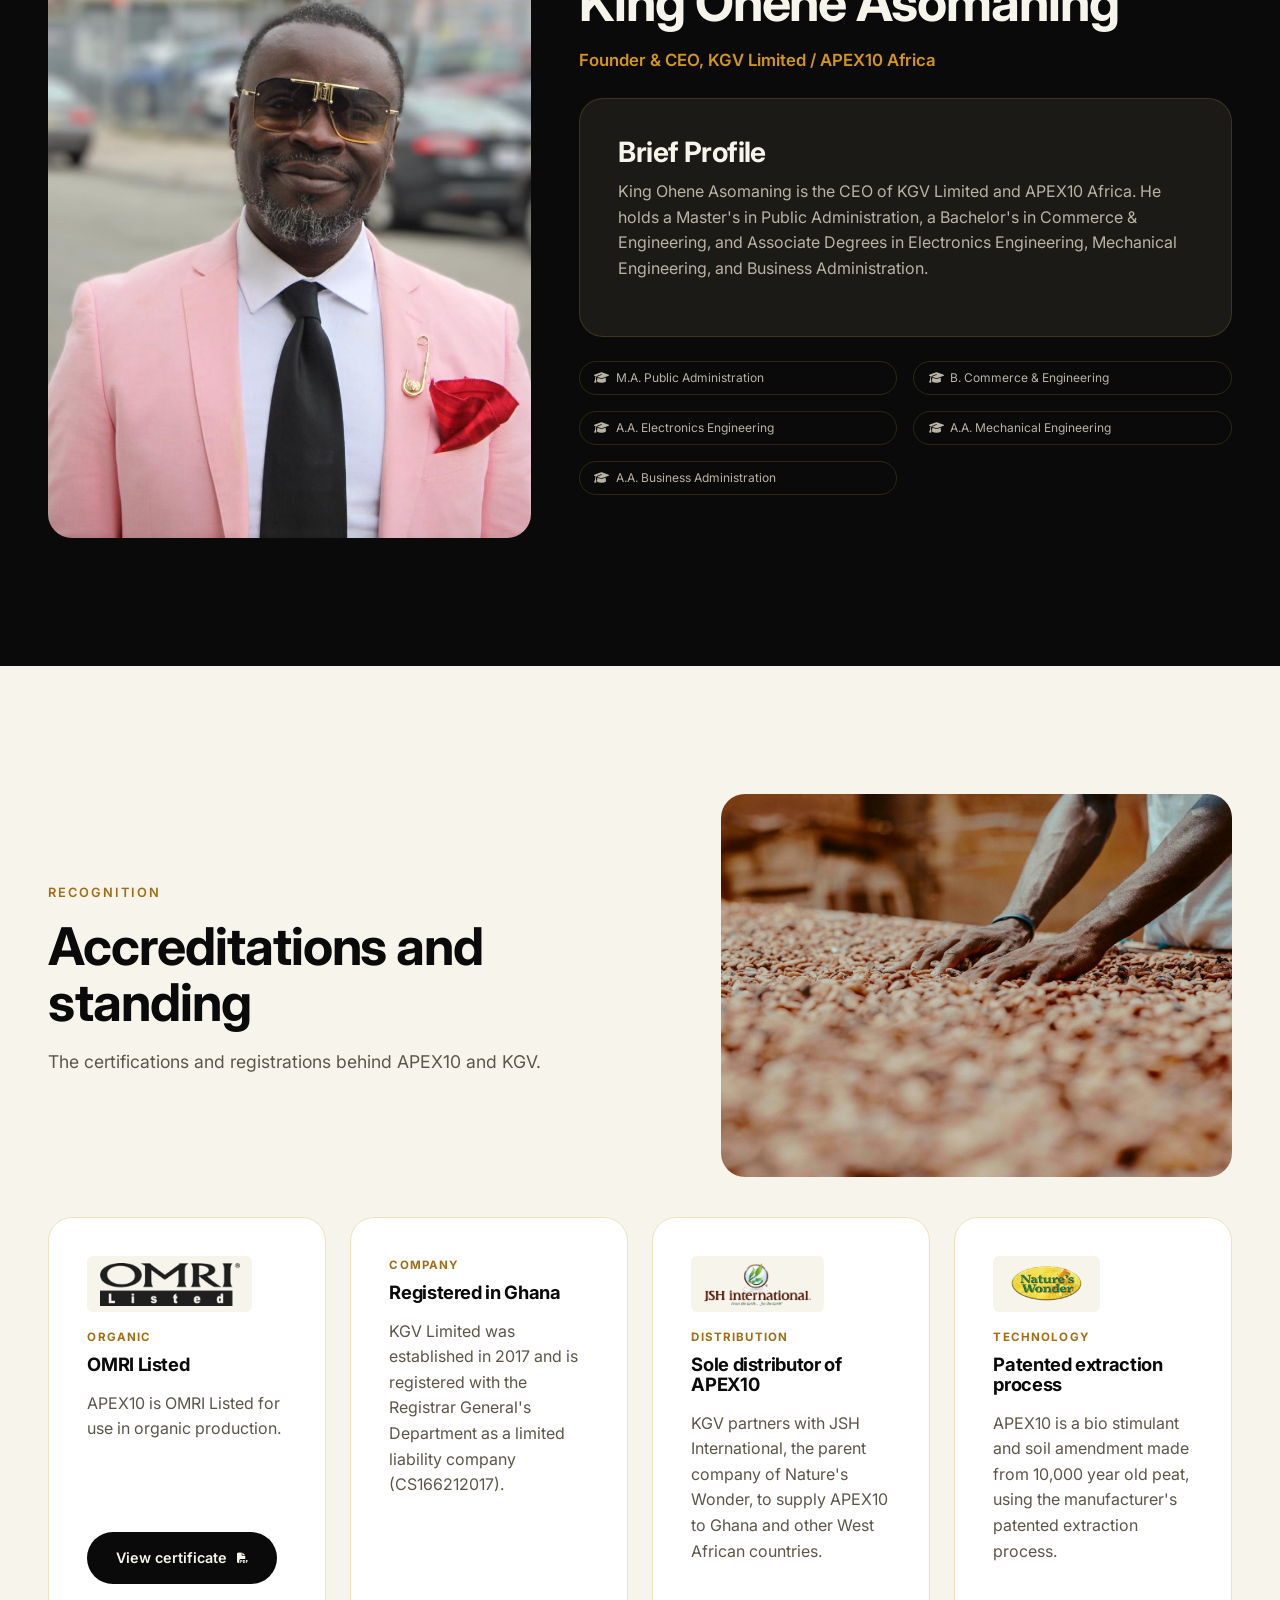
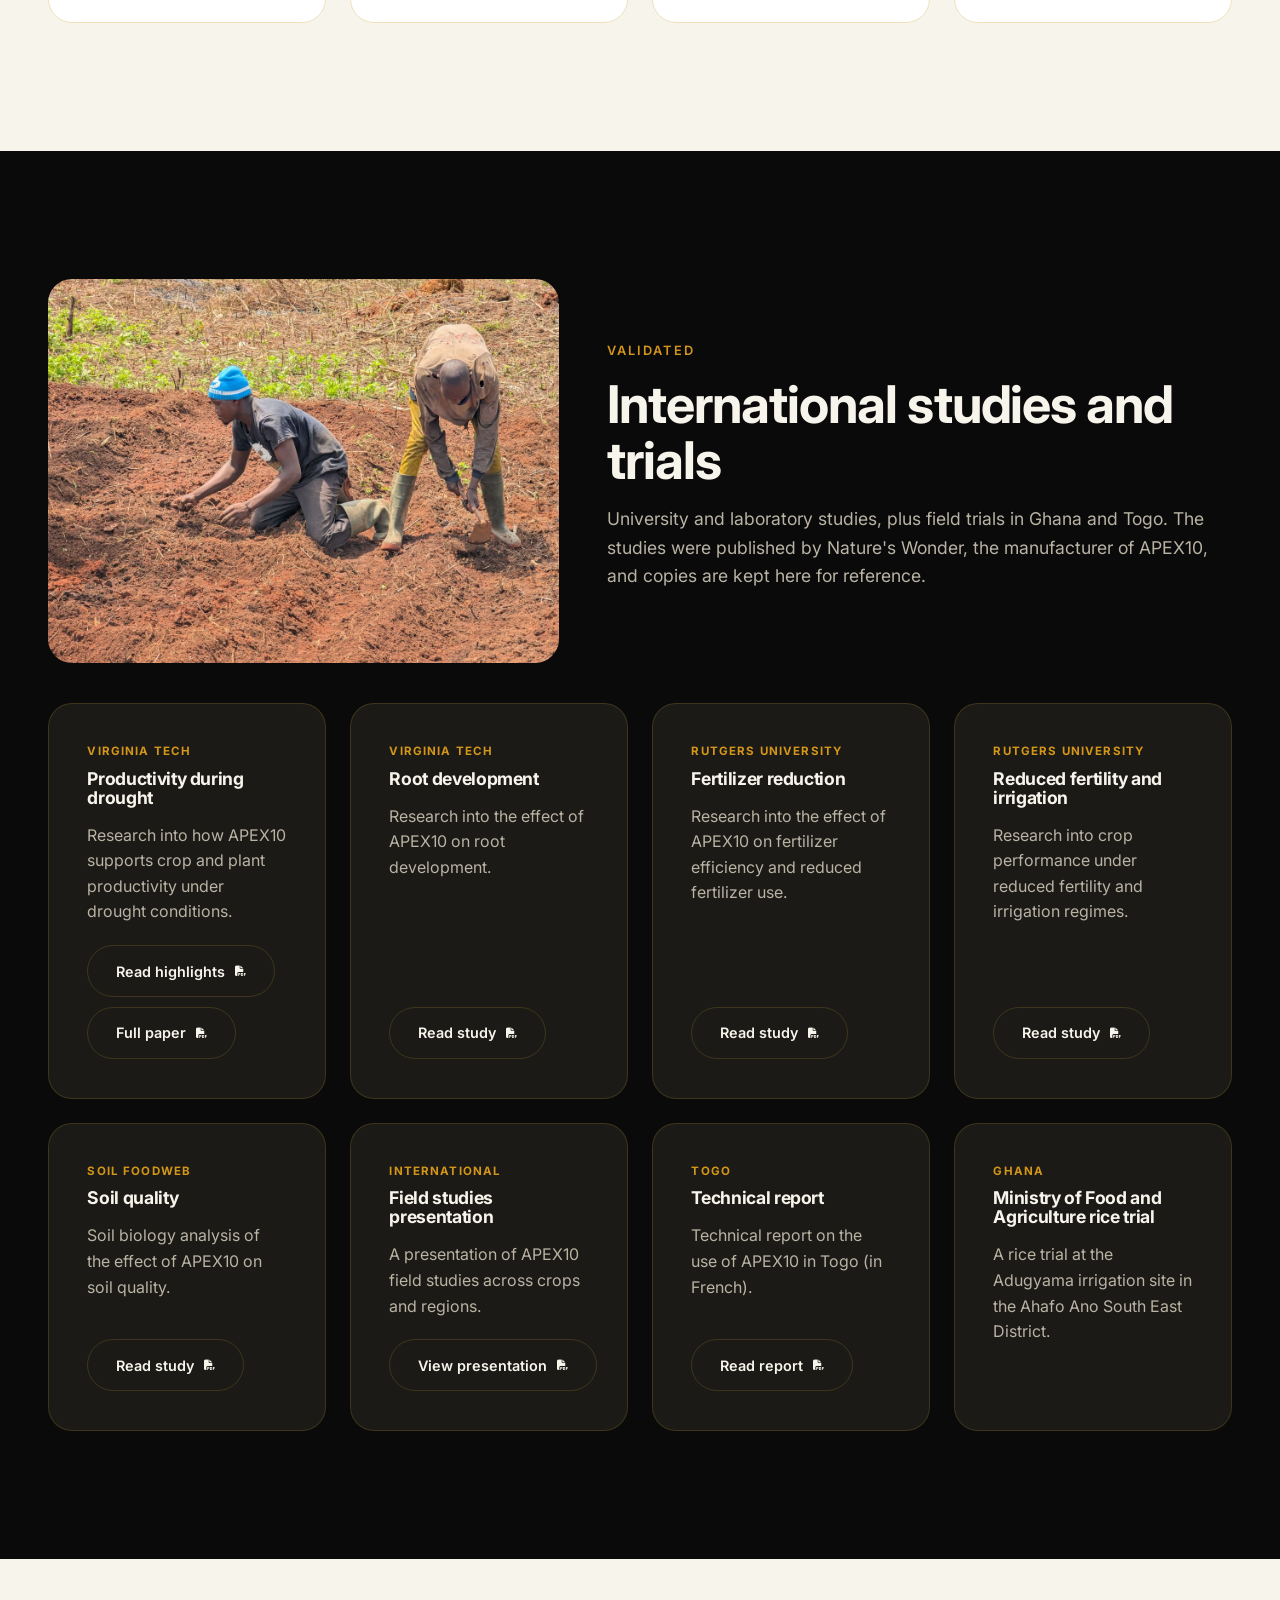
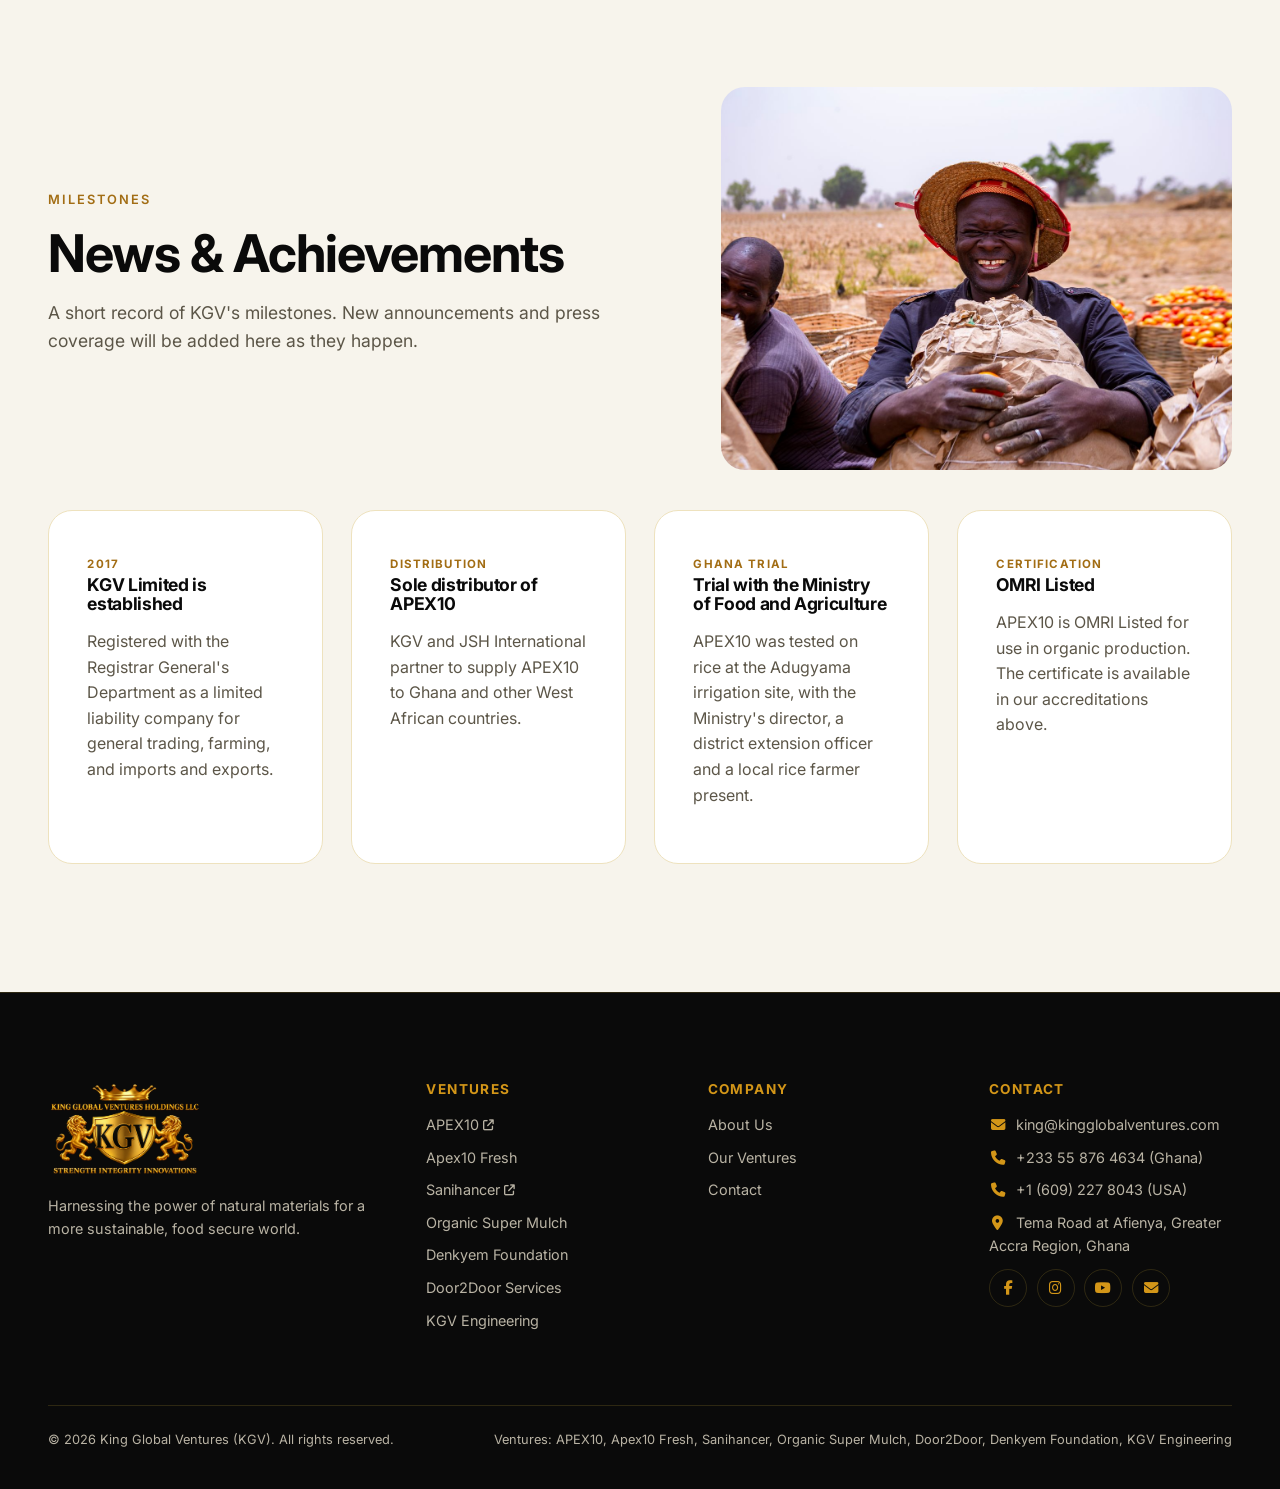
==== commit 063946a3: "Update site: ventures, About content, responsive type, working contact form - Alternate dark and whi" ====
--- a/about.html
+++ b/about.html
@@ -3,7 +3,7 @@
 <head>
 <meta charset="UTF-8">
 <meta name="viewport" content="width=device-width, initial-scale=1.0">
-<title>About — KGV | King Global Ventures</title>
+<title>About | KGV | King Global Ventures</title>
 <meta name="description" content="Learn about King Global Ventures, its mission, leadership, and international accreditations.">
 
 <link rel="preconnect" href="https://fonts.googleapis.com">
@@ -22,7 +22,7 @@
 <header class="navbar is-scrolled">
   <div class="container navbar__inner">
     <a href="index.html" class="navbar__logo">
-      <img src="images/logo/kgv-logo-full.png" alt="KGV — King Global Ventures Holdings LLC" class="navbar__logo-img">
+      <img src="images/logo/kgv-logo-full.png" alt="KGV, King Global Ventures Holdings LLC" class="navbar__logo-img">
     </a>
     <nav class="navbar__links">
       <a href="index.html" data-page="home">Home</a>
@@ -31,32 +31,99 @@
       <a href="contact.html" data-page="contact">Contact</a>
     </nav>
     <button class="navbar__toggle" aria-label="Toggle menu" aria-expanded="false">
-      <svg width="24" height="24" viewBox="0 0 24 24" fill="none" stroke="currentColor" stroke-width="2"><line x1="3" y1="6" x2="21" y2="6"/><line x1="3" y1="12" x2="21" y2="12"/><line x1="3" y1="18" x2="21" y2="18"/></svg>
+      <i class="fa-solid fa-bars"></i>
     </button>
   </div>
 </header>
 
 <!-- ===================== PAGE HEADER ===================== -->
 <section class="section" style="padding-top:calc(var(--space-3xl) + 3rem);">
-  <div class="container reveal" style="max-width:760px;">
-    <p class="eyebrow">About KGV</p>
-    <h1 style="font-size:clamp(2.5rem,6vw,4.5rem);">The company behind the ventures.</h1>
-    <p style="font-size:1.15rem;">King Global Ventures (KGV) is the parent company harnessing natural materials into products that serve agriculture, sanitation, and land care — through independently branded ventures built on one shared mission.</p>
+  <div class="container split-grid" style="--split-ratio:1.1fr 0.9fr; --split-gap:3rem;">
+    <div class="reveal">
+      <p class="eyebrow">About KGV</p>
+      <h1 style="font-size:clamp(2.25rem,4.6vw,3.6rem);">The company behind the ventures.</h1>
+      <p style="font-size:1.15rem;">King Global Ventures (KGV) is a holding company. Under its auspices sit a family of organic brands, a spraying and home care service, a foundation, and an engineering firm, each with its own identity and all on one shared mission.</p>
+    </div>
+    <div class="reveal brand-mosaic">
+      <img src="images/products/apex-10.jpg" alt="APEX10 organic fertilizer">
+      <img src="images/products/sanihancer.jpg" alt="Sanihancer septic and poultry care">
+      <img src="images/products/organic-super-mulch.jpeg" alt="Organic Super Mulch">
+      <img src="images/products/apex10-fresh.png" alt="Apex10 Fresh produce">
+      <img src="images/products/door2door-services.jpg" alt="Door2Door Services spraying and home care">
+      <img src="images/products/denkyem-foundation.jpg" alt="Denkyem Foundation" style="object-position:center 25%;">
+    </div>
   </div>
 </section>
 
 <!-- ===================== MISSION ===================== -->
-<section class="section section-light">
-  <div class="container split-grid" style="--split-ratio:1fr 1fr; --split-gap:3rem;">
+<section class="section section-light" id="mission">
+  <div class="container">
+   <div class="split-grid" style="--split-ratio:1.15fr 0.85fr; --split-gap:3rem;">
     <div class="reveal">
       <p class="eyebrow">Our Mission</p>
       <h2 style="font-size:2.25rem;">Why we exist</h2>
-      <p style="font-size:1.1rem;">To harness the power of natural materials to promote world food production, environmental stewardship, operational efficiency, sustainability, and a healthier workplace — while being cost-effective and socially responsible in creating business opportunities.</p>
-    </div>
-    <div class="reveal" style="display:grid; gap:1.5rem;">
-      <div class="stat"><div class="stat__num" style="color:var(--color-gold-deep);"><i class="fa-solid fa-leaf"></i></div><div class="stat__label" style="color:#5c5648;">Environmental stewardship</div></div>
-      <div class="stat"><div class="stat__num" style="color:var(--color-gold-deep);"><i class="fa-solid fa-wheat-awn"></i></div><div class="stat__label" style="color:#5c5648;">World food production</div></div>
-      <div class="stat"><div class="stat__num" style="color:var(--color-gold-deep);"><i class="fa-solid fa-gears"></i></div><div class="stat__label" style="color:#5c5648;">Operational efficiency</div></div>
+      <p style="font-size:1.2rem; color:var(--color-black);">To drive sustainable growth and economic development by delivering innovative solutions in agriculture and agribusiness, environmental health, engineering, and logistics that empower communities and create long term value.</p>
+
+      <h3 style="font-size:1.05rem; margin-top:2rem;">Supporting commitments</h3>
+      <p>To harness the power of natural materials to promote world food production, environmental stewardship, operational efficiency, sustainability, and a healthier workplace, while being cost effective and socially responsible in creating business opportunities.</p>
+      <p>To deliver engineering and social engineering consulting, together with equipment sales, rentals and referrals, that support agriculture, mining, ports, construction, roads, highways and bridges.</p>
+    </div>
+    <div class="reveal venture-media">
+      <img src="images/about/farmer.jpg" alt="Smiling farmer in his field in Nigeria">
+    </div>
+   </div>
+  </div>
+</section>
+
+<!-- ===================== VISION ===================== -->
+<section class="section" id="vision">
+  <div class="container">
+    <div class="split-grid" style="--split-ratio:0.9fr 1.1fr; --split-gap:3rem;">
+      <div class="reveal venture-media">
+        <img src="images/about/vision-farmland-trees.jpg" alt="Vegetable plots growing between shade trees beside a village in Burkina Faso">
+      </div>
+      <div class="reveal">
+        <p class="eyebrow">Our Vision</p>
+        <h2>Where we're going</h2>
+        <p style="font-size:1.2rem; color:var(--text-primary);">To build and scale market leading enterprises that power sustainable industrial growth and regional development across West Africa.</p>
+      </div>
+    </div>
+  </div>
+</section>
+
+<!-- ===================== CORE VALUES ===================== -->
+<section class="section section-light" id="values">
+  <div class="container">
+    <div class="reveal text-center" style="max-width:640px; margin-inline:auto;">
+      <p class="eyebrow" style="justify-content:center;">Core Values</p>
+      <h2>What we stand on</h2>
+    </div>
+
+    <div class="reveal-stagger" style="display:grid; grid-template-columns:repeat(auto-fit,minmax(240px,1fr)); gap:1.5rem; margin-top:2.5rem;">
+      <div class="card reveal" style="background:var(--color-white); border-color:#eee2be;">
+        <div style="font-size:1.75rem; color:var(--accent); margin-bottom:0.75rem;"><i class="fa-solid fa-scale-balanced"></i></div>
+        <span class="card-product__tag">Our foundation</span>
+        <h3>Integrity</h3>
+        <p><em>Can we be trusted to do the right thing when no one is watching, when it is costly, or when no rule forces us to?</em> Integrity keeps us aligned with the principles and standards KGV has set, and keeps our communication and reporting honest and consistent under pressure.</p>
+      </div>
+      <div class="card reveal" style="background:var(--color-white); border-color:#eee2be;">
+        <div style="font-size:1.75rem; color:var(--accent); margin-bottom:0.75rem;"><i class="fa-solid fa-people-group"></i></div>
+        <span class="card-product__tag">Our engine</span>
+        <h3>People</h3>
+        <p><em>How do we treat the individuals who work for us?</em> We put the safety of our workforce, workplace dignity and employee retention first.</p>
+      </div>
+      <div class="card reveal" style="background:var(--color-white); border-color:#eee2be;">
+        <div style="font-size:1.75rem; color:var(--accent); margin-bottom:0.75rem;"><i class="fa-solid fa-diagram-project"></i></div>
+        <span class="card-product__tag">Our systems</span>
+        <h3>Process</h3>
+        <p><em>Are our results repeatable, scalable and built on reliable systems, or do they depend on luck and individual heroics?</em> Dependable systems keep our operations consistent through staff turnover and changes in leadership.</p>
+      </div>
+      <div class="card reveal" style="background:var(--color-white); border-color:#eee2be;">
+        <div style="font-size:1.75rem; color:var(--accent); margin-bottom:0.75rem;"><i class="fa-solid fa-hand-holding-heart"></i></div>
+        <span class="card-product__tag">The outcome</span>
+        <h3>Community Impact</h3>
+        <p><em>How does our business improve the places where we operate?</em> We focus on community development and environmental responsibility, empowering farmers through farmer centric programs and creating results that can be seen and measured.</p>
+      </div>
     </div>
   </div>
 </section>
@@ -64,7 +131,7 @@
 <!-- ===================== LEADERSHIP ===================== -->
 <section class="section" id="leadership">
   <div class="container split-grid" style="--split-ratio:0.85fr 1.15fr; --split-gap:3rem; --split-align:start;">
-    <div class="reveal" style="position:sticky; top:110px;">
+    <div class="reveal sticky-desktop">
       <div style="aspect-ratio:4/5; border-radius:var(--radius-lg); overflow:hidden;">
         <img src="images/team/king-ohene-asomaning.jpeg" alt="King Ohene Asomaning, Founder &amp; CEO of KGV" style="width:100%; height:100%; object-fit:cover; object-position:top;">
       </div>
@@ -72,19 +139,19 @@
     <div class="reveal">
       <p class="eyebrow">Leadership Profile</p>
       <h2>King Ohene Asomaning</h2>
-      <p style="color:var(--accent); font-weight:600; font-size:1.05rem;">Founder &amp; CEO — KGV Limited / APEX-10 Africa</p>
+      <p style="color:var(--accent); font-weight:600; font-size:1.05rem;">Founder &amp; CEO, KGV Limited / APEX10 Africa</p>
 
       <div class="card" style="margin-top:1.5rem;">
         <h3 style="margin-bottom:0.75rem;">Brief Profile</h3>
-        <p>King Ohene Asomaning is the CEO of KGV Limited and APEX-10 Africa. He holds a Master's in Public Administration, a Bachelor's in Commerce &amp; Engineering, and Associate Degrees in Electronics Engineering, Mechanical Engineering, and Business Administration.</p>
+        <p>King Ohene Asomaning is the CEO of KGV Limited and APEX10 Africa. He holds a Master's in Public Administration, a Bachelor's in Commerce &amp; Engineering, and Associate Degrees in Electronics Engineering, Mechanical Engineering, and Business Administration.</p>
       </div>
 
       <div style="display:grid; grid-template-columns:repeat(auto-fit,minmax(220px,1fr)); gap:1rem; margin-top:1.5rem;">
-        <div class="badge">🎓 M.A. Public Administration</div>
-        <div class="badge">🎓 B. Commerce &amp; Engineering</div>
-        <div class="badge">🎓 A.A. Electronics Engineering</div>
-        <div class="badge">🎓 A.A. Mechanical Engineering</div>
-        <div class="badge">🎓 A.A. Business Administration</div>
+        <div class="badge"><i class="fa-solid fa-graduation-cap"></i> M.A. Public Administration</div>
+        <div class="badge"><i class="fa-solid fa-graduation-cap"></i> B. Commerce &amp; Engineering</div>
+        <div class="badge"><i class="fa-solid fa-graduation-cap"></i> A.A. Electronics Engineering</div>
+        <div class="badge"><i class="fa-solid fa-graduation-cap"></i> A.A. Mechanical Engineering</div>
+        <div class="badge"><i class="fa-solid fa-graduation-cap"></i> A.A. Business Administration</div>
       </div>
     </div>
   </div>
@@ -93,16 +160,41 @@
 <!-- ===================== ACCREDITATIONS ===================== -->
 <section class="section section-light" id="accreditations">
   <div class="container">
-    <div class="reveal text-center" style="max-width:640px; margin-inline:auto;">
-      <p class="eyebrow" style="justify-content:center;">Recognition</p>
-      <h2>International Accreditations</h2>
-      <p>Certification badges will be displayed here once supplied.</p>
-    </div>
-    <div class="reveal-stagger" style="display:grid; grid-template-columns:repeat(auto-fit,minmax(160px,1fr)); gap:1.5rem; margin-top:2.5rem;">
-      <div class="card reveal text-center" style="padding:1.5rem;">Accreditation 1</div>
-      <div class="card reveal text-center" style="padding:1.5rem;">Accreditation 2</div>
-      <div class="card reveal text-center" style="padding:1.5rem;">Accreditation 3</div>
-      <div class="card reveal text-center" style="padding:1.5rem;">Accreditation 4</div>
+    <div class="split-grid" style="--split-ratio:1.1fr 0.9fr; --split-gap:3rem;">
+      <div class="reveal">
+        <p class="eyebrow">Recognition</p>
+        <h2>Accreditations and standing</h2>
+        <p style="font-size:1.1rem;">The certifications and registrations behind APEX10 and KGV.</p>
+      </div>
+      <div class="reveal venture-media">
+        <img src="images/about/accreditation-ghana-cocoa.jpg" alt="Farmer's hands sorting freshly dried cocoa beans in Ghana">
+      </div>
+    </div>
+    <div class="reveal-stagger" style="display:grid; grid-template-columns:repeat(auto-fit,minmax(240px,1fr)); gap:1.5rem; margin-top:2.5rem;">
+      <div class="card card-col reveal" style="background:var(--color-white); border-color:#eee2be;">
+        <div class="logo-badge"><img src="images/logo/partner-omri-listed.png" alt="OMRI Listed"></div>
+        <span class="card-product__tag">Organic</span>
+        <h3 style="font-size:1.15rem;">OMRI Listed</h3>
+        <p>APEX10 is OMRI Listed for use in organic production.</p>
+        <a href="docs/omri-certificate-apex10.pdf" target="_blank" rel="noopener" class="btn btn-dark">View certificate <i class="fa-solid fa-file-pdf fa-xs"></i></a>
+      </div>
+      <div class="card card-col reveal" style="background:var(--color-white); border-color:#eee2be;">
+        <span class="card-product__tag">Company</span>
+        <h3 style="font-size:1.15rem;">Registered in Ghana</h3>
+        <p>KGV Limited was established in 2017 and is registered with the Registrar General's Department as a limited liability company (CS166212017).</p>
+      </div>
+      <div class="card card-col reveal" style="background:var(--color-white); border-color:#eee2be;">
+        <div class="logo-badge"><img src="images/logo/partner-jsh-international.png" alt="JSH International"></div>
+        <span class="card-product__tag">Distribution</span>
+        <h3 style="font-size:1.15rem;">Sole distributor of APEX10</h3>
+        <p>KGV partners with JSH International, the parent company of Nature's Wonder, to supply APEX10 to Ghana and other West African countries.</p>
+      </div>
+      <div class="card card-col reveal" style="background:var(--color-white); border-color:#eee2be;">
+        <div class="logo-badge"><img src="images/logo/partner-natures-wonder.png" alt="Nature's Wonder"></div>
+        <span class="card-product__tag">Technology</span>
+        <h3 style="font-size:1.15rem;">Patented extraction process</h3>
+        <p>APEX10 is a bio stimulant and soil amendment made from 10,000 year old peat, using the manufacturer's patented extraction process.</p>
+      </div>
     </div>
   </div>
 </section>
@@ -110,31 +202,66 @@
 <!-- ===================== TEST RESULTS ===================== -->
 <section class="section" id="testing">
   <div class="container">
-    <div class="reveal text-center" style="max-width:640px; margin-inline:auto;">
-      <p class="eyebrow" style="justify-content:center;">Validated</p>
-      <h2>International Product Testing</h2>
-      <p>Lab and field test results validating our products against international standards will be showcased here.</p>
-    </div>
-    <div class="reveal-stagger" style="display:grid; grid-template-columns:repeat(auto-fit,minmax(220px,1fr)); gap:1.5rem; margin-top:2.5rem;">
-      <div class="card reveal">
-        <span class="card-product__tag">APEX-10</span>
-        <h3 style="font-size:1.1rem;">Test Certificate</h3>
-        <p>Summary of test result pending upload.</p>
-      </div>
-      <div class="card reveal">
-        <span class="card-product__tag">Apex10 Fresh</span>
-        <h3 style="font-size:1.1rem;">Test Certificate</h3>
-        <p>Summary of test result pending upload.</p>
-      </div>
-      <div class="card reveal">
-        <span class="card-product__tag">Sanihancer</span>
-        <h3 style="font-size:1.1rem;">Test Certificate</h3>
-        <p>Summary of test result pending upload.</p>
-      </div>
-      <div class="card reveal">
-        <span class="card-product__tag">Organic Super Mulch</span>
-        <h3 style="font-size:1.1rem;">Test Certificate</h3>
-        <p>Summary of test result pending upload.</p>
+    <div class="split-grid" style="--split-ratio:0.9fr 1.1fr; --split-gap:3rem;">
+      <div class="reveal venture-media">
+        <img src="images/about/field-trials.jpg" alt="African farmers working the soil in a field trial plot">
+      </div>
+      <div class="reveal">
+        <p class="eyebrow">Validated</p>
+        <h2>International studies and trials</h2>
+        <p style="font-size:1.1rem;">University and laboratory studies, plus field trials in Ghana and Togo. The studies were published by Nature's Wonder, the manufacturer of APEX10, and copies are kept here for reference.</p>
+      </div>
+    </div>
+    <div class="reveal-stagger" style="display:grid; grid-template-columns:repeat(auto-fit,minmax(260px,1fr)); gap:1.5rem; margin-top:2.5rem;">
+      <div class="card card-col reveal">
+        <span class="card-product__tag">Virginia Tech</span>
+        <h3 style="font-size:1.1rem;">Productivity during drought</h3>
+        <p>Research into how APEX10 supports crop and plant productivity under drought conditions.</p>
+        <div class="btn-row">
+          <a href="docs/study-virginia-tech-drought-highlights.pdf" target="_blank" rel="noopener" class="btn btn-outline">Read highlights <i class="fa-solid fa-file-pdf fa-xs"></i></a>
+          <a href="docs/study-virginia-tech-drought-full.pdf" target="_blank" rel="noopener" class="btn btn-outline">Full paper <i class="fa-solid fa-file-pdf fa-xs"></i></a>
+        </div>
+      </div>
+      <div class="card card-col reveal">
+        <span class="card-product__tag">Virginia Tech</span>
+        <h3 style="font-size:1.1rem;">Root development</h3>
+        <p>Research into the effect of APEX10 on root development.</p>
+        <a href="docs/study-virginia-tech-root-development.pdf" target="_blank" rel="noopener" class="btn btn-outline">Read study <i class="fa-solid fa-file-pdf fa-xs"></i></a>
+      </div>
+      <div class="card card-col reveal">
+        <span class="card-product__tag">Rutgers University</span>
+        <h3 style="font-size:1.1rem;">Fertilizer reduction</h3>
+        <p>Research into the effect of APEX10 on fertilizer efficiency and reduced fertilizer use.</p>
+        <a href="docs/study-rutgers-fertilizer-reduction.pdf" target="_blank" rel="noopener" class="btn btn-outline">Read study <i class="fa-solid fa-file-pdf fa-xs"></i></a>
+      </div>
+      <div class="card card-col reveal">
+        <span class="card-product__tag">Rutgers University</span>
+        <h3 style="font-size:1.1rem;">Reduced fertility and irrigation</h3>
+        <p>Research into crop performance under reduced fertility and irrigation regimes.</p>
+        <a href="docs/study-rutgers-reduced-fertility-irrigation.pdf" target="_blank" rel="noopener" class="btn btn-outline">Read study <i class="fa-solid fa-file-pdf fa-xs"></i></a>
+      </div>
+      <div class="card card-col reveal">
+        <span class="card-product__tag">Soil Foodweb</span>
+        <h3 style="font-size:1.1rem;">Soil quality</h3>
+        <p>Soil biology analysis of the effect of APEX10 on soil quality.</p>
+        <a href="docs/study-soil-foodweb-soil-quality.pdf" target="_blank" rel="noopener" class="btn btn-outline">Read study <i class="fa-solid fa-file-pdf fa-xs"></i></a>
+      </div>
+      <div class="card card-col reveal">
+        <span class="card-product__tag">International</span>
+        <h3 style="font-size:1.1rem;">Field studies presentation</h3>
+        <p>A presentation of APEX10 field studies across crops and regions.</p>
+        <a href="docs/field-studies-presentation.pdf" target="_blank" rel="noopener" class="btn btn-outline">View presentation <i class="fa-solid fa-file-pdf fa-xs"></i></a>
+      </div>
+      <div class="card card-col reveal">
+        <span class="card-product__tag">Togo</span>
+        <h3 style="font-size:1.1rem;">Technical report</h3>
+        <p>Technical report on the use of APEX10 in Togo (in French).</p>
+        <a href="docs/technical-report-togo.pdf" target="_blank" rel="noopener" class="btn btn-outline">Read report <i class="fa-solid fa-file-pdf fa-xs"></i></a>
+      </div>
+      <div class="card card-col reveal">
+        <span class="card-product__tag">Ghana</span>
+        <h3 style="font-size:1.1rem;">Ministry of Food and Agriculture rice trial</h3>
+        <p>A rice trial at the Adugyama irrigation site in the Ahafo Ano South East District.</p>
       </div>
     </div>
   </div>
@@ -143,26 +270,36 @@
 <!-- ===================== NEWS & ACHIEVEMENTS ===================== -->
 <section class="section section-light" id="news">
   <div class="container">
-    <div class="reveal text-center" style="max-width:640px; margin-inline:auto;">
-      <p class="eyebrow" style="justify-content:center;">Press</p>
-      <h2>News &amp; Achievements</h2>
-      <p>Articles and press coverage of KGV's milestones will appear here as they're provided.</p>
+    <div class="split-grid" style="--split-ratio:1.1fr 0.9fr; --split-gap:3rem;">
+      <div class="reveal">
+        <p class="eyebrow">Milestones</p>
+        <h2>News &amp; Achievements</h2>
+        <p style="font-size:1.1rem;">A short record of KGV's milestones. New announcements and press coverage will be added here as they happen.</p>
+      </div>
+      <div class="reveal venture-media">
+        <img src="images/about/milestones-harvest.jpg" alt="Smiling African farmers with a tomato harvest in a Nigerian field">
+      </div>
     </div>
     <div class="reveal-stagger" style="display:grid; grid-template-columns:repeat(auto-fit,minmax(260px,1fr)); gap:1.75rem; margin-top:2.5rem;">
       <div class="card reveal" style="background:var(--color-white); border-color:#eee2be;">
-        <span class="card-product__tag">Article</span>
-        <h3 style="font-size:1.1rem; color:var(--color-black);">Headline pending</h3>
-        <p style="color:#5c5648;">Short excerpt of the article will go here.</p>
-      </div>
-      <div class="card reveal" style="background:var(--color-white); border-color:#eee2be;">
-        <span class="card-product__tag">Award</span>
-        <h3 style="font-size:1.1rem; color:var(--color-black);">Headline pending</h3>
-        <p style="color:#5c5648;">Short excerpt of the article will go here.</p>
-      </div>
-      <div class="card reveal" style="background:var(--color-white); border-color:#eee2be;">
-        <span class="card-product__tag">Feature</span>
-        <h3 style="font-size:1.1rem; color:var(--color-black);">Headline pending</h3>
-        <p style="color:#5c5648;">Short excerpt of the article will go here.</p>
+        <span class="card-product__tag">2017</span>
+        <h3 style="font-size:1.1rem; color:var(--color-black);">KGV Limited is established</h3>
+        <p style="color:#5c5648;">Registered with the Registrar General's Department as a limited liability company for general trading, farming, and imports and exports.</p>
+      </div>
+      <div class="card reveal" style="background:var(--color-white); border-color:#eee2be;">
+        <span class="card-product__tag">Distribution</span>
+        <h3 style="font-size:1.1rem; color:var(--color-black);">Sole distributor of APEX10</h3>
+        <p style="color:#5c5648;">KGV and JSH International partner to supply APEX10 to Ghana and other West African countries.</p>
+      </div>
+      <div class="card reveal" style="background:var(--color-white); border-color:#eee2be;">
+        <span class="card-product__tag">Ghana trial</span>
+        <h3 style="font-size:1.1rem; color:var(--color-black);">Trial with the Ministry of Food and Agriculture</h3>
+        <p style="color:#5c5648;">APEX10 was tested on rice at the Adugyama irrigation site, with the Ministry's director, a district extension officer and a local rice farmer present.</p>
+      </div>
+      <div class="card reveal" style="background:var(--color-white); border-color:#eee2be;">
+        <span class="card-product__tag">Certification</span>
+        <h3 style="font-size:1.1rem; color:var(--color-black);">OMRI Listed</h3>
+        <p style="color:#5c5648;">APEX10 is OMRI Listed for use in organic production. The certificate is available in our accreditations above.</p>
       </div>
     </div>
   </div>
@@ -173,16 +310,18 @@
   <div class="container">
     <div class="footer__grid">
       <div class="footer__col">
-        <img src="images/logo/kgv-logo-full.png" alt="KGV — King Global Ventures Holdings LLC" class="footer__logo-img">
-        <p>Harnessing the power of natural materials for a more sustainable, food-secure world.</p>
+        <img src="images/logo/kgv-logo-full.png" alt="KGV, King Global Ventures Holdings LLC" class="footer__logo-img">
+        <p>Harnessing the power of natural materials for a more sustainable, food secure world.</p>
       </div>
       <div class="footer__col">
         <h4>Ventures</h4>
-        <a href="https://apex10africa.com/" target="_blank" rel="noopener">APEX-10 ↗</a>
+        <a href="https://apex10africa.com/" target="_blank" rel="noopener">APEX10 <i class="fa-solid fa-arrow-up-right-from-square fa-xs"></i></a>
         <a href="services.html">Apex10 Fresh</a>
-        <a href="https://sanihancer.net/" target="_blank" rel="noopener">Sanihancer ↗</a>
+        <a href="https://sanihancer.net/" target="_blank" rel="noopener">Sanihancer <i class="fa-solid fa-arrow-up-right-from-square fa-xs"></i></a>
         <a href="services.html">Organic Super Mulch</a>
         <a href="services.html">Denkyem Foundation</a>
+        <a href="services.html#door2door">Door2Door Services</a>
+        <a href="services.html#kgv-engineering">KGV Engineering</a>
       </div>
       <div class="footer__col">
         <h4>Company</h4>
@@ -192,27 +331,30 @@
       </div>
       <div class="footer__col">
         <h4>Contact</h4>
-        <p>info@kgvltd.com</p>
-        <p>+233 000 000 000</p>
+        <a href="mailto:king@kingglobalventures.com" class="contact-line"><i class="fa-solid fa-envelope"></i> king@kingglobalventures.com</a>
+        <a href="tel:+233558764634" class="contact-line"><i class="fa-solid fa-phone"></i> +233 55 876 4634 (Ghana)</a>
+        <a href="tel:+16092278043" class="contact-line"><i class="fa-solid fa-phone"></i> +1 (609) 227 8043 (USA)</a>
+        <p><i class="fa-solid fa-location-dot"></i> Tema Road at Afienya, Greater Accra Region, Ghana</p>
+        <div class="social-row"><a href="https://web.facebook.com/share/g/1CZ27jsXUj/" target="_blank" rel="noopener" aria-label="KGV on Facebook"><i class="fa-brands fa-facebook-f"></i></a><a href="https://www.instagram.com/apex10_africa/" target="_blank" rel="noopener" aria-label="APEX10 Africa on Instagram"><i class="fa-brands fa-instagram"></i></a><a href="https://www.youtube.com/channel/UCm8UO78SeTlbEf4gYSv48Wg" target="_blank" rel="noopener" aria-label="KGV on YouTube"><i class="fa-brands fa-youtube"></i></a><a href="mailto:king@kingglobalventures.com" aria-label="Email king@kingglobalventures.com"><i class="fa-solid fa-envelope"></i></a></div>
       </div>
     </div>
     <div class="footer__bottom">
       <span>&copy; <span data-year></span> King Global Ventures (KGV). All rights reserved.</span>
-      <span>Ventures: APEX-10 · Apex10 Fresh · Sanihancer · Organic Super Mulch · Denkyem Foundation</span>
+      <span>Ventures: APEX10, Apex10 Fresh, Sanihancer, Organic Super Mulch, Door2Door, Denkyem Foundation, KGV Engineering</span>
     </div>
   </div>
 </footer>
 
 <button class="chatbot-launcher" id="chatbotLauncher" aria-label="Open chat" aria-expanded="false">
-  <svg viewBox="0 0 24 24" fill="none" stroke="currentColor" stroke-width="2"><path d="M21 11.5a8.38 8.38 0 0 1-.9 3.8 8.5 8.5 0 0 1-7.6 4.7 8.38 8.38 0 0 1-3.8-.9L3 21l1.9-5.7a8.38 8.38 0 0 1-.9-3.8 8.5 8.5 0 0 1 4.7-7.6 8.38 8.38 0 0 1 3.8-.9h.5a8.48 8.48 0 0 1 8 8v.5z"/></svg>
+  <i class="fa-solid fa-comments"></i>
 </button>
 <div class="chatbot-window" id="chatbotWindow">
   <div class="chatbot-window__header">
     <strong>KGV Assistant</strong>
-    <button class="chatbot-window__close" id="chatbotClose" aria-label="Close chat">✕</button>
+    <button class="chatbot-window__close" id="chatbotClose" aria-label="Close chat"><i class="fa-solid fa-xmark"></i></button>
   </div>
   <div class="chatbot-window__body" id="chatbotBody"></div>
-  <div class="chatbot-window__footer">Guided contact routing — no AI, no data leaves this page.</div>
+  <div class="chatbot-window__footer">Guided contact routing. No AI, no data leaves this page.</div>
 </div>
 
 <script src="js/main.js"></script>
--- a/css/variables.css
+++ b/css/variables.css
@@ -43,10 +43,10 @@
   --space-xs:  0.5rem;
   --space-sm:  1rem;
   --space-md:  1.5rem;
-  --space-lg:  2.5rem;
-  --space-xl:  4rem;
-  --space-2xl: 6rem;
-  --space-3xl: 9rem;
+  --space-lg:  clamp(1.5rem, 3vw, 2.5rem);
+  --space-xl:  clamp(2.5rem, 5vw, 4rem);
+  --space-2xl: clamp(3rem, 7vw, 6rem);
+  --space-3xl: clamp(4rem, 10vw, 9rem);
 
   /* Layout */
   --container-max: 1280px;
--- a/css/base.css
+++ b/css/base.css
@@ -13,10 +13,11 @@
   background: var(--bg-primary);
   color: var(--text-primary);
   font-family: var(--font-body);
-  font-size: 16px;
+  font-size: 1rem;
   line-height: 1.6;
   -webkit-font-smoothing: antialiased;
   overflow-x: hidden;
+  overflow-wrap: anywhere; /* long emails or words wrap instead of widening the page */
 }
 
 img, video { max-width: 100%; display: block; }
@@ -33,9 +34,9 @@
   letter-spacing: -0.02em;
 }
 
-h1 { font-size: clamp(3rem, 9vw, 8rem); font-weight: 800; }
-h2 { font-size: clamp(2rem, 4.5vw, 3.25rem); }
-h3 { font-size: clamp(1.25rem, 2.2vw, 1.75rem); }
+h1 { font-size: clamp(2.1rem, 9vw, 8rem); font-weight: 800; }
+h2 { font-size: clamp(1.6rem, 4.5vw, 3.25rem); }
+h3 { font-size: clamp(1.1rem, 2.2vw, 1.75rem); }
 
 p { margin: 0 0 var(--space-sm); color: var(--text-secondary); }
 
@@ -51,12 +52,6 @@
   margin-bottom: var(--space-sm);
 }
 
-.eyebrow::before {
-  content: '';
-  width: 24px;
-  height: 1px;
-  background: var(--accent);
-}
 
 .container {
   width: 100%;
@@ -112,7 +107,9 @@
 
 @media (max-width: 780px) {
   .split-grid {
-    grid-template-columns: 1fr;
+    /* minmax(0, 1fr): a plain 1fr track grows to its widest content, which
+       pushes the whole page sideways on narrow screens */
+    grid-template-columns: minmax(0, 1fr);
     gap: var(--space-md);
   }
   .split-grid > [style*="order:2"],
@@ -130,7 +127,7 @@
    so nothing has to scroll sideways — down to smartwatch-class screens. */
 @media (max-width: 480px) {
   [style*="grid-template-columns"] {
-    grid-template-columns: 1fr !important;
+    grid-template-columns: minmax(0, 1fr) !important;
   }
   .container {
     padding-inline: 1rem;
@@ -138,7 +135,46 @@
 }
 
 @media (max-width: 260px) {
-  html { font-size: 14px; }
+  html { font-size: 13px; }
   .container { padding-inline: 0.75rem; }
   .btn { padding: 0.7rem 1.25rem; font-size: 0.8rem; }
 }
+
+/* Stat captions need a darker tone on the white sections */
+.section-light .stat__label { color: #5c5648; }
+
+/* Badges on white sections */
+.section-light .badge { color: #3b372d; border-color: rgba(10,10,10,0.25); }
+
+/* ==========================================================================
+   Fluid type and spacing for phones and watches.
+   Everything is sized in rem, so shrinking the root size scales the whole
+   page together. The !important rules beat sizes written inline in the HTML.
+   ========================================================================== */
+@media (max-width: 600px) {
+  html { font-size: 15px; }
+  h1[style*="font-size"] { font-size: clamp(1.9rem, 8.5vw, 2.6rem) !important; }
+  h2[style*="font-size"] { font-size: clamp(1.5rem, 6.5vw, 1.9rem) !important; }
+  h3[style*="font-size"] { font-size: 1.05rem !important; }
+  p[style*="font-size"]  { font-size: 1rem !important; }
+  .hero__subtitle { padding: 0.8rem 1rem; }
+}
+@media (max-width: 400px) {
+  html { font-size: 14px; }
+}
+@media (max-width: 320px) {
+  html { font-size: 13px; }
+}
+@media (max-width: 240px) {
+  html { font-size: 12px; }
+  h1, h1[style*="font-size"] { font-size: 1.5rem !important; }
+  h2, h2[style*="font-size"] { font-size: 1.25rem !important; }
+  h3, h3[style*="font-size"] { font-size: 1rem !important; }
+}
+
+/* Photo that stays pinned beside long text on desktop; on one column layouts
+   it must scroll normally or the text slides over it */
+.sticky-desktop { position: sticky; top: 110px; }
+@media (max-width: 780px) {
+  .sticky-desktop { position: static; }
+}
--- a/css/components.css
+++ b/css/components.css
@@ -92,7 +92,7 @@
 .navbar__toggle {
   display: none;
   background: none; border: none; color: var(--text-primary);
-  cursor: pointer; padding: 0.5rem;
+  cursor: pointer; padding: 0.5rem; font-size: 1.4rem; line-height: 1;
 }
 
 @media (max-width: 860px) {
@@ -142,6 +142,17 @@
 }
 .btn:hover { transform: translateY(-2px); }
 
+/* Long button labels may wrap on small screens instead of forcing the page
+   wider (kept here, after the base .btn rule, so it actually overrides it) */
+@media (max-width: 480px) {
+  .btn {
+    white-space: normal;
+    text-align: center;
+    justify-content: center;
+    max-width: 100%;
+  }
+}
+
 .btn-gold {
   background: linear-gradient(135deg, var(--color-gold-bright), var(--color-gold-deep));
   color: var(--color-black);
@@ -198,38 +209,19 @@
   overflow: hidden;
 }
 
-/* Shared "cover" treatment (same recipe as the hero photo: cover-fit,
-   gentle darken/saturate, bottom gradient vignette, slow hover zoom) so
-   every product image reads as one consistent system. */
+/* Product and venture images show the original photo, with no dark cover
+   (the dark cover is used only on the Home hero). Gentle hover zoom only. */
 .card-product__media img,
 .venture-media img {
   width: 100%;
   height: 100%;
   object-fit: cover;
   display: block;
-  /* Exact same recipe as the hero photo (.hero__media img / ::after) so
-     every image on the site reads as one consistent system. */
-  filter: brightness(0.65) saturate(1.05);
-  transition: transform var(--dur-slow) var(--ease-standard), filter var(--dur-base) ease;
-}
-.card-product__media::after,
-.venture-media::after {
-  content: '';
-  position: absolute; inset: 0;
-  background: linear-gradient(180deg, rgba(10,10,10,0.65) 0%, rgba(10,10,10,0.35) 40%, rgba(10,10,10,0.8) 100%);
-  pointer-events: none;
-  transition: opacity var(--dur-base) ease;
-}
-/* On hover, the cover treatment fades away entirely — zoom in and reveal
-   the original, unfiltered product photo underneath. */
+  transition: transform var(--dur-slow) var(--ease-standard);
+}
 .card:hover .card-product__media img,
 .venture-media:hover img {
   transform: scale(1.06);
-  filter: brightness(1) saturate(1);
-}
-.card:hover .card-product__media::after,
-.venture-media:hover::after {
-  opacity: 0;
 }
 
 .venture-media {
@@ -238,6 +230,38 @@
   border-radius: var(--radius-lg);
   overflow: hidden;
 }
+
+/* Full-width feature card (used for the 7th venture so the grid ends on a
+   complete row instead of one orphaned card). */
+.card-wide {
+  grid-column: 1 / -1;
+  flex-direction: row;
+}
+.card-wide .card-product__media {
+  flex: 0 0 38%;
+  aspect-ratio: auto;
+  min-height: 240px;
+}
+.card-wide .card-product__body { padding: var(--space-lg); justify-content: center; }
+@media (max-width: 780px) {
+  .card-wide { flex-direction: column; }
+  .card-wide .card-product__media { flex: none; aspect-ratio: 16 / 9; min-height: 0; }
+}
+
+/* Checklist with gold tick icons (Font Awesome) */
+.check-list {
+  margin: 1.25rem 0 0;
+  display: grid;
+  gap: 0.6rem;
+}
+.check-list li {
+  display: flex;
+  align-items: flex-start;
+  gap: 0.7rem;
+  color: var(--text-secondary);
+  font-size: 0.98rem;
+}
+.check-list i { color: var(--accent); margin-top: 0.3em; flex: none; }
 .card-product__body { padding: var(--space-md); flex: 1; display: flex; flex-direction: column; }
 .card-product__tag {
   font-size: 0.72rem; letter-spacing: 0.1em; text-transform: uppercase;
@@ -249,7 +273,7 @@
 }
 .stat__num {
   font-family: var(--font-display);
-  font-size: clamp(2.25rem, 4vw, 3.5rem);
+  font-size: clamp(1.75rem, 4vw, 3.5rem);
   font-weight: 800;
   color: var(--accent);
   line-height: 1;
@@ -295,6 +319,7 @@
   margin-bottom: 0.6rem;
 }
 .footer__col a:hover { color: var(--accent); }
+.footer__col p i { color: var(--accent); width: 1.2em; margin-right: 0.35rem; text-align: center; }
 .footer__bottom {
   margin-top: var(--space-xl);
   padding-top: var(--space-md);
@@ -330,7 +355,7 @@
   transition: transform var(--dur-fast) ease;
 }
 .chatbot-launcher:hover { transform: scale(1.06); }
-.chatbot-launcher svg { width: 26px; height: 26px; }
+.chatbot-launcher i { font-size: 1.5rem; }
 
 .chatbot-window {
   position: fixed;
@@ -415,6 +440,10 @@
   transition: border-color var(--dur-fast) ease, color var(--dur-fast) ease;
 }
 .chat-option:hover { border-color: var(--accent); color: var(--accent); }
+.chat-option { display: flex; align-items: center; gap: 0.55rem; }
+.chat-icon { font-size: 0.8em; flex: none; }
+.chat-contact { display: grid; gap: 0.4rem; }
+.chat-contact .chat-icon { color: var(--accent); margin-right: 0.55rem; font-size: 0.9em; }
 
 .chatbot-window__footer {
   padding: 0.75rem var(--space-md);
@@ -423,3 +452,104 @@
   color: var(--text-secondary);
   text-align: center;
 }
+
+/* ---- Credentials, studies and field photos (About page) ---- */
+.card-col { display: flex; flex-direction: column; }
+.card-col p { margin-bottom: 1.25rem; }
+.card-col > .btn,
+.card-col > .btn-row { margin-top: auto; align-self: flex-start; }
+.btn-row { display: flex; flex-wrap: wrap; gap: 0.6rem; }
+
+.logo-badge {
+  display: inline-flex;
+  align-items: center;
+  align-self: flex-start;
+  height: 56px;
+  max-width: 100%;
+  box-sizing: border-box;
+  padding: 0.4rem 0.8rem;
+  margin-bottom: 1rem;
+  background: var(--color-offwhite);
+  border-radius: var(--radius-sm);
+}
+.logo-badge img { max-height: 100%; max-width: min(150px, 100%); width: auto; object-fit: contain; display: block; }
+
+
+/* ---- Contact links and social icons ---- */
+.plain-link { color: inherit; }
+.plain-link:hover { color: var(--accent); }
+.footer__col a.contact-line { word-break: break-word; }
+.footer__col a.contact-line i { color: var(--accent); width: 1.2em; margin-right: 0.35rem; text-align: center; }
+.social-row { display: flex; gap: 0.6rem; margin-top: 0.75rem; }
+.social-row a {
+  display: inline-flex;
+  align-items: center;
+  justify-content: center;
+  width: 38px; height: 38px;
+  margin: 0;
+  border: 1px solid var(--color-line);
+  border-radius: 50%;
+  color: var(--accent);
+  transition: border-color var(--dur-fast) ease, background var(--dur-fast) ease;
+}
+.social-row a:hover { border-color: var(--accent); background: rgba(211,150,24,0.12); }
+
+
+/* ---- Full width card with a banner photo under the heading (Home, farmers first) ---- */
+.card-wide--banner { flex-direction: column; }
+.card-wide__head { padding: var(--space-lg) var(--space-lg) var(--space-md); }
+.card-wide__head h3 { margin-bottom: 0; }
+.card-wide__image {
+  aspect-ratio: 21 / 9;
+  overflow: hidden;
+}
+.card-wide__image img {
+  width: 100%;
+  height: 100%;
+  object-fit: cover;
+  object-position: center 18%;
+  display: block;
+  transition: transform var(--dur-slow) var(--ease-standard);
+}
+.card:hover .card-wide__image img { transform: scale(1.04); }
+.card-wide__text { padding: var(--space-md) var(--space-lg) var(--space-lg); }
+.card-wide__text p { max-width: 70ch; }
+.card-wide__text .quote-by {
+  color: var(--accent);
+  font-weight: 600;
+  font-size: 0.9rem;
+  margin-bottom: 1rem;
+}
+@media (max-width: 780px) {
+  .card-wide__head { padding: var(--space-md) var(--space-md) var(--space-sm); }
+  .card-wide__image { aspect-ratio: 16 / 9; }
+  .card-wide__text { padding: var(--space-sm) var(--space-md) var(--space-md); }
+}
+
+/* ---- Mosaic of the KGV ventures (About page header) ---- */
+.brand-mosaic {
+  display: grid;
+  grid-template-columns: repeat(3, minmax(0, 1fr));
+  grid-template-rows: repeat(2, minmax(0, 1fr));
+  gap: 0.5rem;
+  aspect-ratio: 4 / 3;
+  border-radius: var(--radius-lg);
+  overflow: hidden;
+}
+.brand-mosaic img {
+  width: 100%;
+  height: 100%;
+  object-fit: cover;
+  display: block;
+}
+
+/* Footer logo scales down on phones */
+@media (max-width: 600px) {
+  .footer__logo-img { height: 64px; }
+}
+@media (max-width: 400px) {
+  .footer__logo-img { height: 52px; }
+}
+@media (max-width: 260px) {
+  .footer__logo-img { height: 40px; }
+}
--- a/css/animations.css
+++ b/css/animations.css
@@ -47,7 +47,7 @@
 }
 
 .hero__title {
-  font-size: clamp(3.5rem, 12vw, 10rem);
+  font-size: clamp(2.5rem, 12vw, 10rem);
   font-weight: 800;
   color: var(--color-offwhite);
   text-shadow: 0 10px 40px rgba(0,0,0,0.5);
@@ -58,7 +58,7 @@
 /* Full company name is much longer than a single word like "Travel" —
    scale it down so it reads as a bold headline instead of overflowing. */
 .hero__title--long {
-  font-size: clamp(2rem, 6.5vw, 5rem);
+  font-size: clamp(1.7rem, 6.5vw, 5rem);
   line-height: 1.08;
   margin-bottom: 2.75rem;
 }
@@ -80,11 +80,17 @@
 }
 
 .hero__subtitle {
+  font-family: 'Poppins', var(--font-body);
+  font-weight: 400;
   font-size: clamp(0.8125rem, 1.6vw, 1.0625rem);
-  line-height: 1.35;
-  color: var(--color-offwhite);
-  opacity: 0.9;
-  max-width: 620px;
+  line-height: 1.4;
+  /* Same gold gradient and glow as the .btn-gold buttons, with black text */
+  background: linear-gradient(135deg, var(--color-gold-bright), var(--color-gold-deep));
+  color: var(--color-black);
+  box-shadow: var(--shadow-gold-glow);
+  padding: 1rem 1.5rem;
+  border-radius: var(--radius-md);
+  max-width: 660px;
   margin-inline: auto;
   margin-bottom: var(--space-md);
 }
@@ -95,7 +101,7 @@
 
 /* On very narrow phones the phrase no longer fits on one line even at the
    smallest font size — let it wrap there rather than clipping off-screen. */
-@media (max-width: 400px) {
+@media (max-width: 470px) {
   .hero__subtitle .nowrap {
     white-space: normal;
   }
